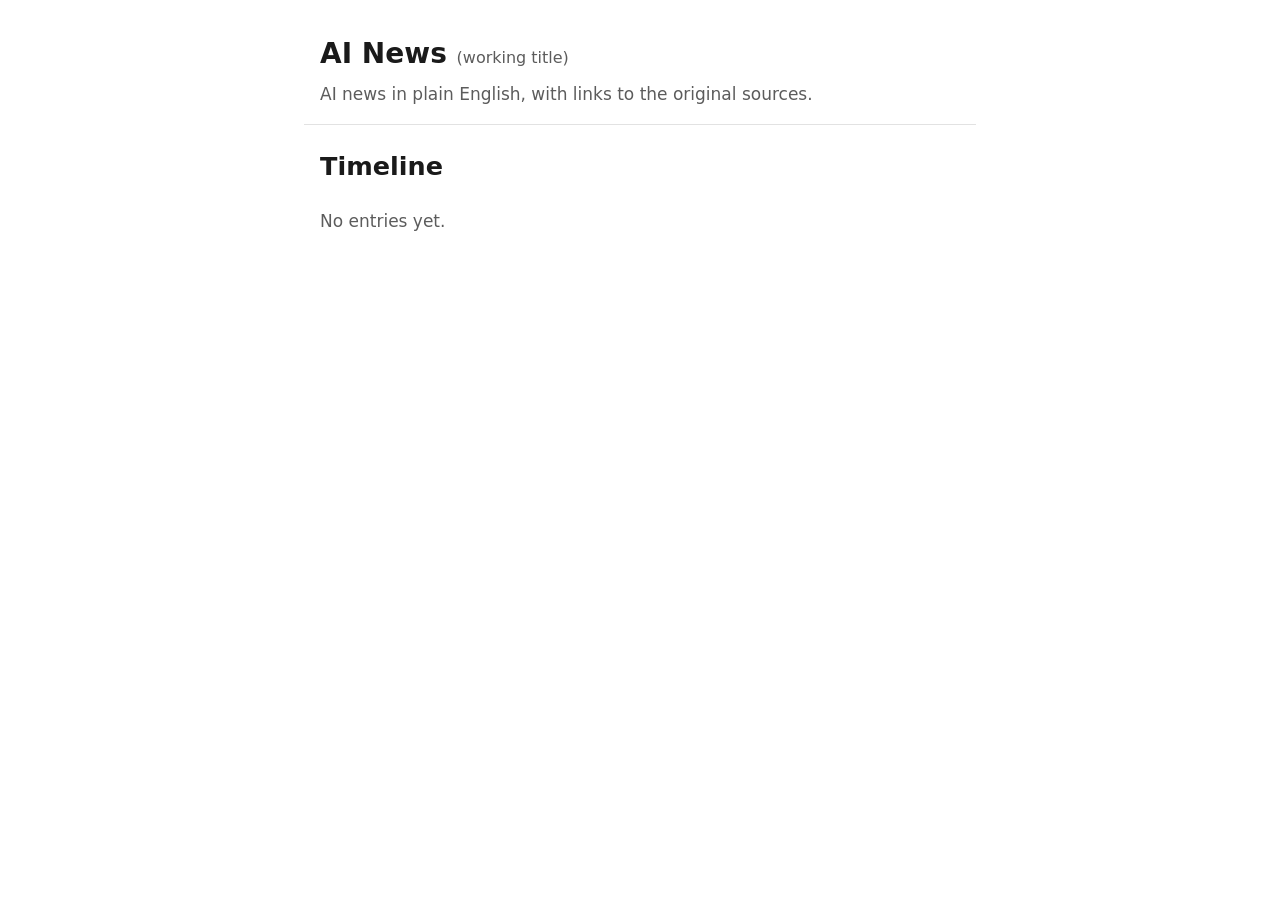
==== index.html @ e1806701 "Set up site scaffold: timeline page, styles, empty data files - index.html, css/styles.css, js/rende" ====
<!doctype html>
<html lang="en">
<head>
  <meta charset="utf-8">
  <meta name="viewport" content="width=device-width, initial-scale=1">
  <title>AI News (working title)</title>
  <meta name="description" content="AI news in plain English, with links to the original sources.">
  <link rel="stylesheet" href="css/styles.css">
</head>
<body>
  <header class="site-header">
    <h1>AI News <span class="working-title">(working title)</span></h1>
    <p class="tagline">AI news in plain English, with links to the original sources.</p>
  </header>
  <main>
    <h2>Timeline</h2>
    <div id="timeline" aria-live="polite">
      <p class="status">Loading…</p>
    </div>
  </main>
  <script src="js/render.js"></script>
</body>
</html>
---- css/styles.css ----
/* Minimal readable base. The real visual design comes in Pass 1, step 8. */

:root {
  color-scheme: light dark;
  --bg: #ffffff;
  --text: #1a1a1a;
  --muted: #5c5c5c;
  --border: #e2e2e2;
  --link: #0b57d0;
  --warn-bg: #fff4ce;
  --warn-text: #5c4400;
}

@media (prefers-color-scheme: dark) {
  :root {
    --bg: #121212;
    --text: #e8e8e8;
    --muted: #a8a8a8;
    --border: #2e2e2e;
    --link: #8ab4f8;
    --warn-bg: #3d3200;
    --warn-text: #ffe08a;
  }
}

*, *::before, *::after { box-sizing: border-box; }

body {
  margin: 0;
  background: var(--bg);
  color: var(--text);
  font-family: system-ui, -apple-system, "Segoe UI", Roboto, sans-serif;
  font-size: 1.0625rem;
  line-height: 1.6;
}

.site-header,
main {
  max-width: 42rem;
  margin: 0 auto;
  padding: 0 1rem;
}

.site-header {
  padding-top: 2rem;
  padding-bottom: 1rem;
  border-bottom: 1px solid var(--border);
}

.site-header h1 { margin: 0; font-size: 1.75rem; }
.working-title { color: var(--muted); font-size: 1rem; font-weight: normal; }
.tagline { margin: 0.25rem 0 0; color: var(--muted); }

a { color: var(--link); }

.entry { padding: 1.25rem 0; border-bottom: 1px solid var(--border); }
.entry-title { margin: 0 0 0.25rem; font-size: 1.2rem; line-height: 1.3; }
.entry-meta { margin: 0 0 0.75rem; color: var(--muted); font-size: 0.9rem; }
.entry-summary,
.entry-why { margin: 0 0 0.75rem; }
.entry-sources { margin: 0; padding-left: 1.25rem; font-size: 0.9rem; }

.badge-unconfirmed {
  display: inline-block;
  padding: 0 0.4rem;
  border-radius: 0.25rem;
  background: var(--warn-bg);
  color: var(--warn-text);
  font-size: 0.8rem;
  font-weight: 600;
}

.status { color: var(--muted); }
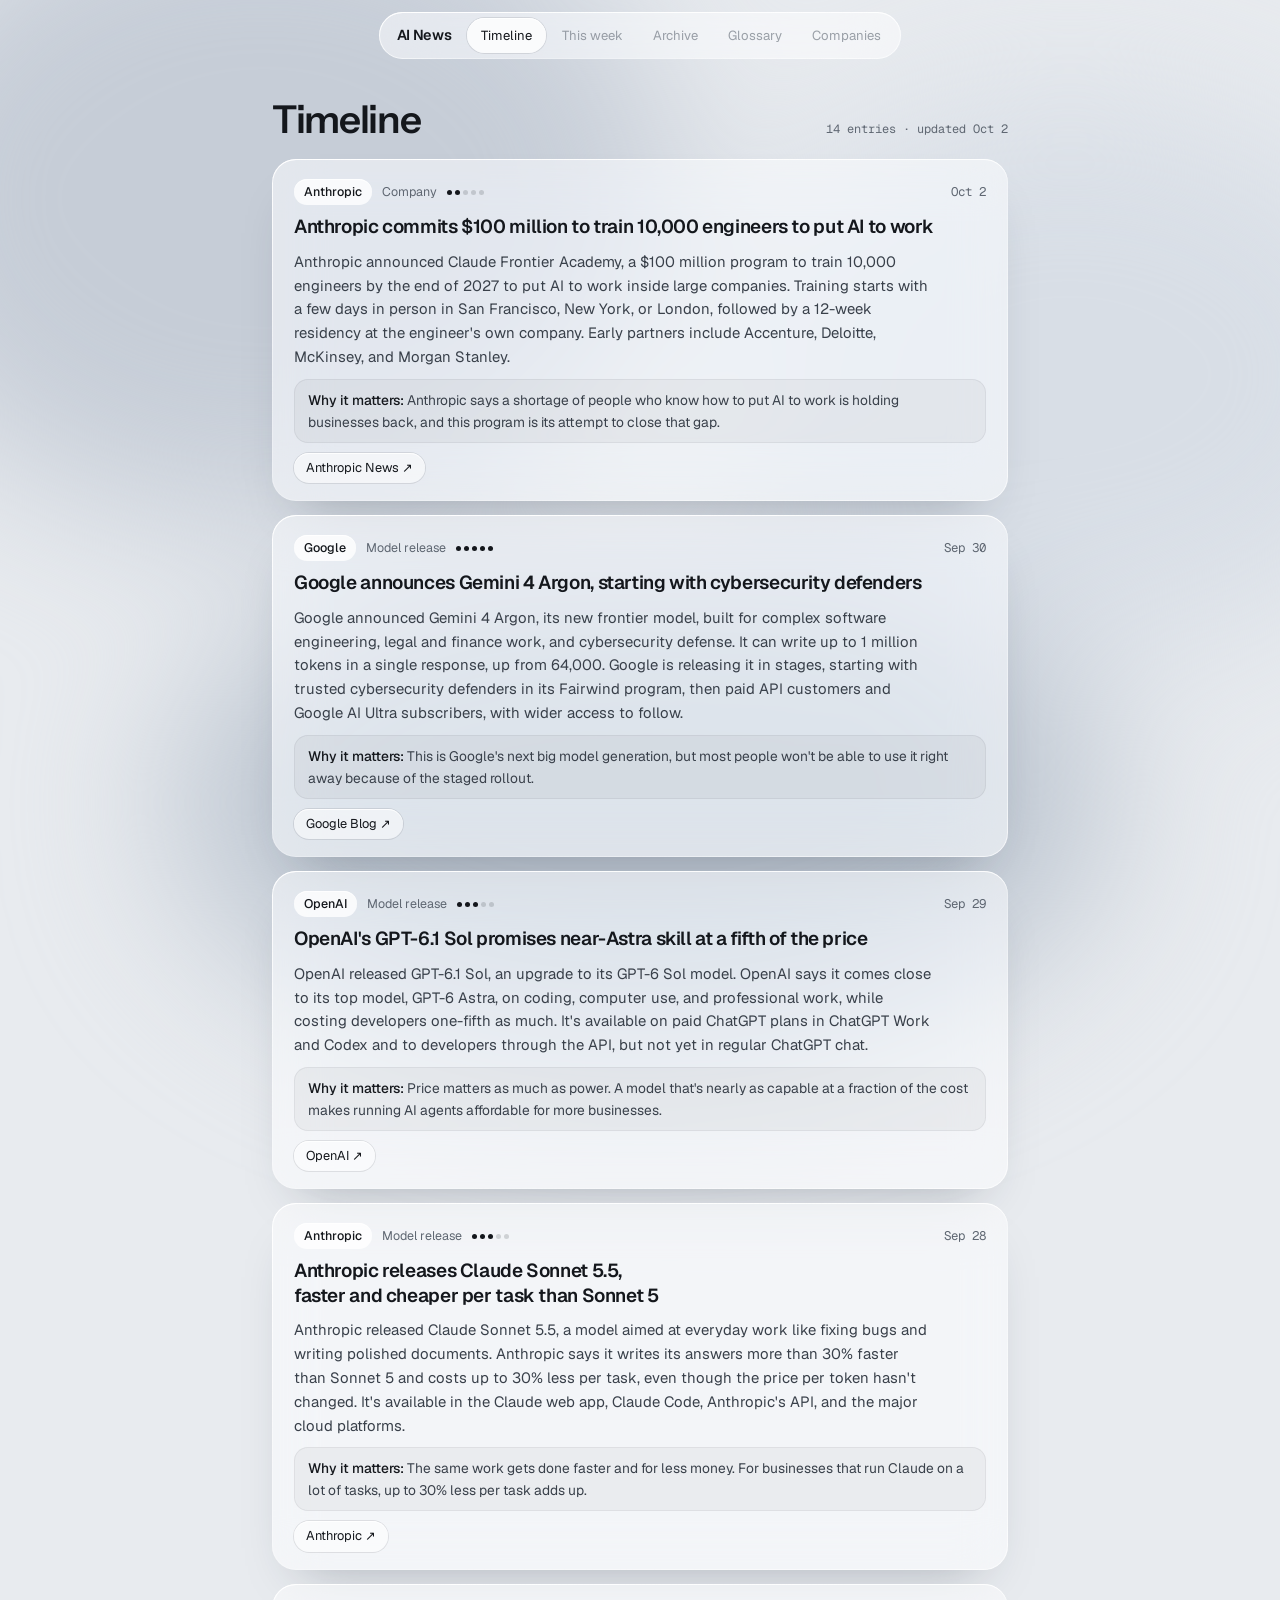
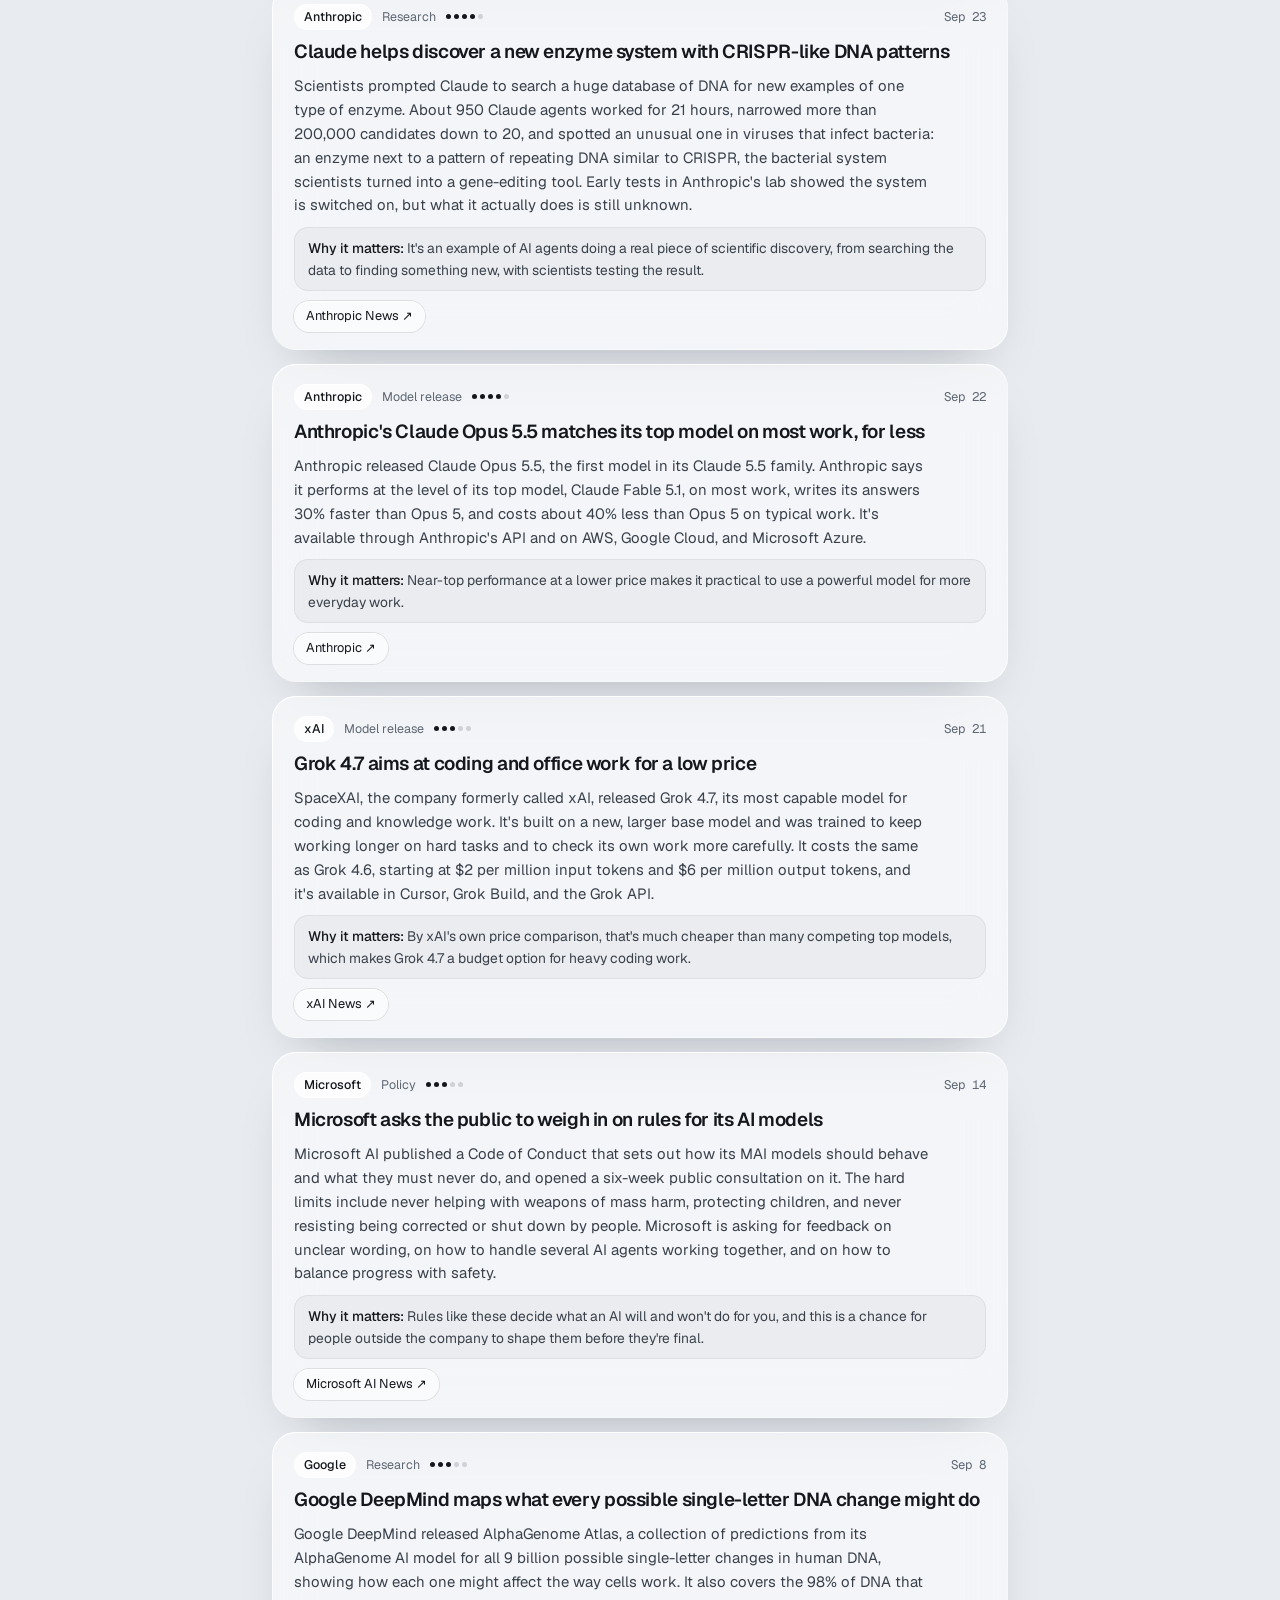
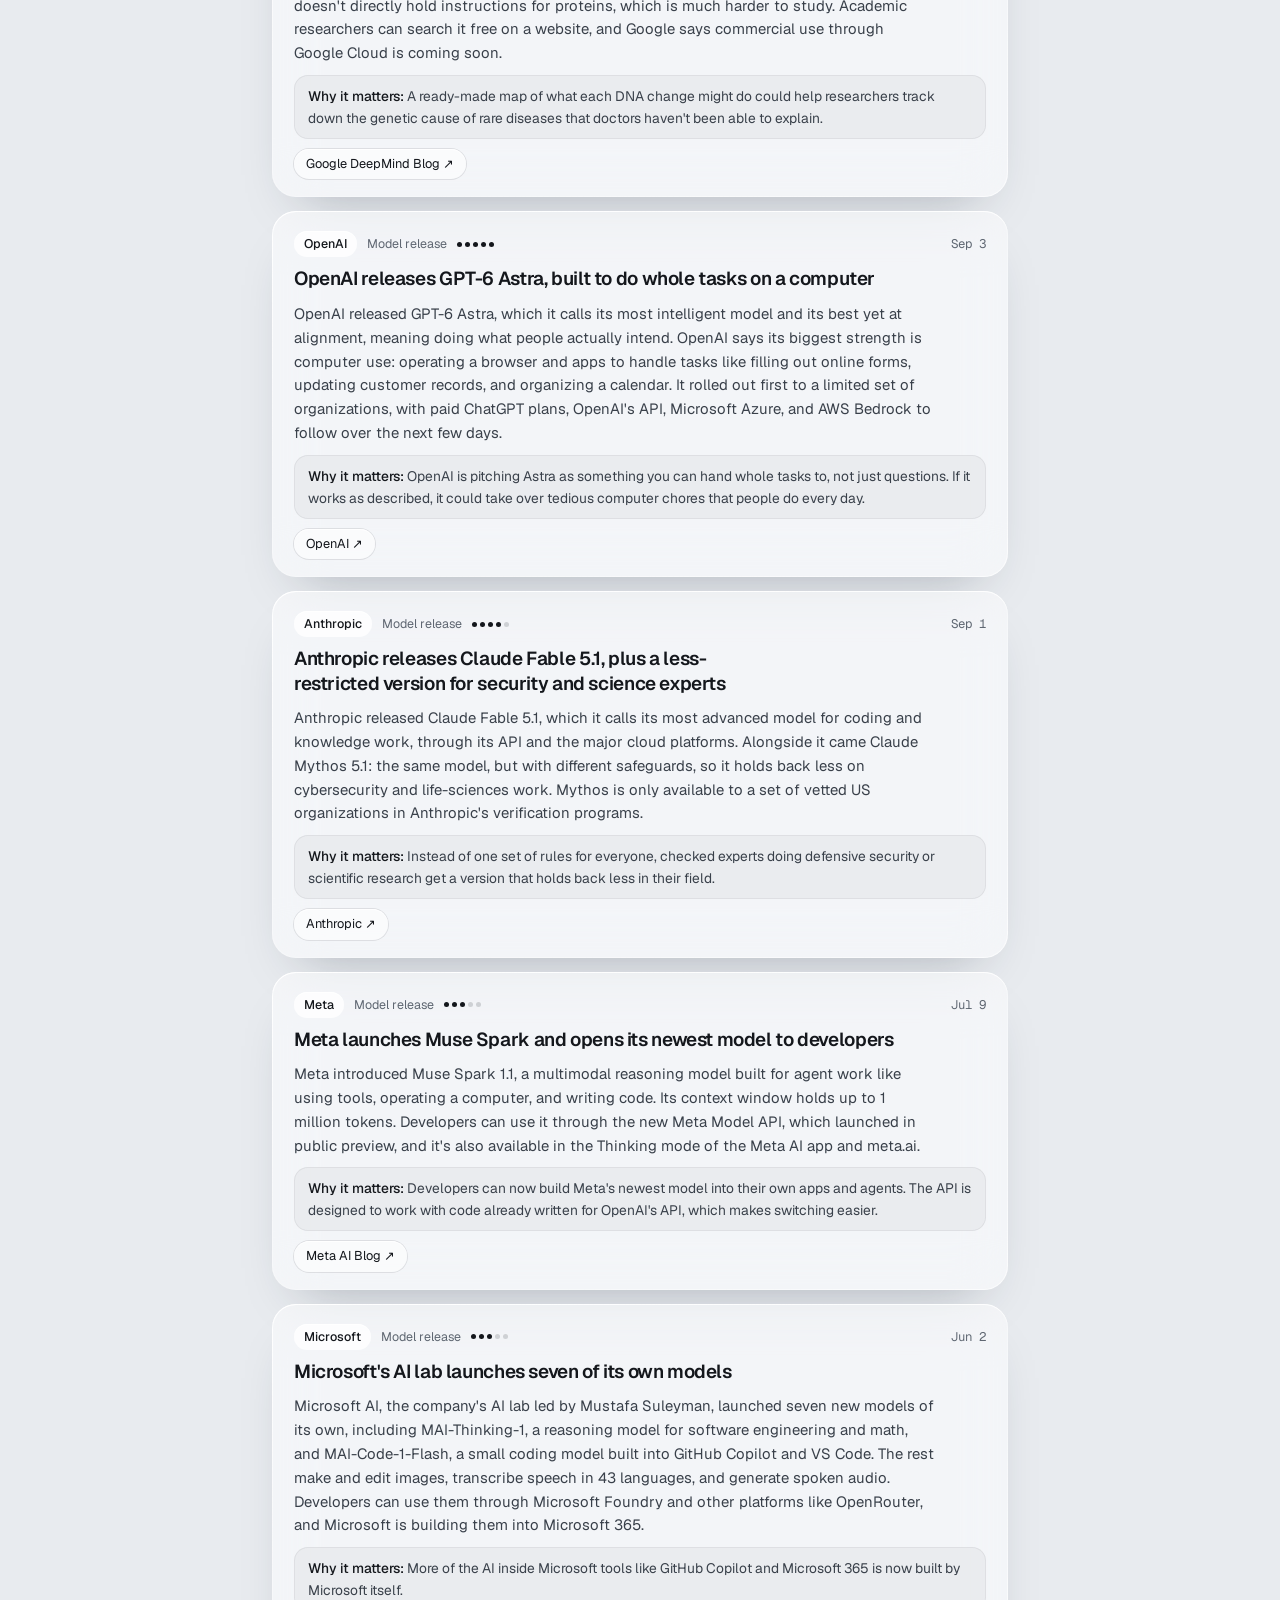
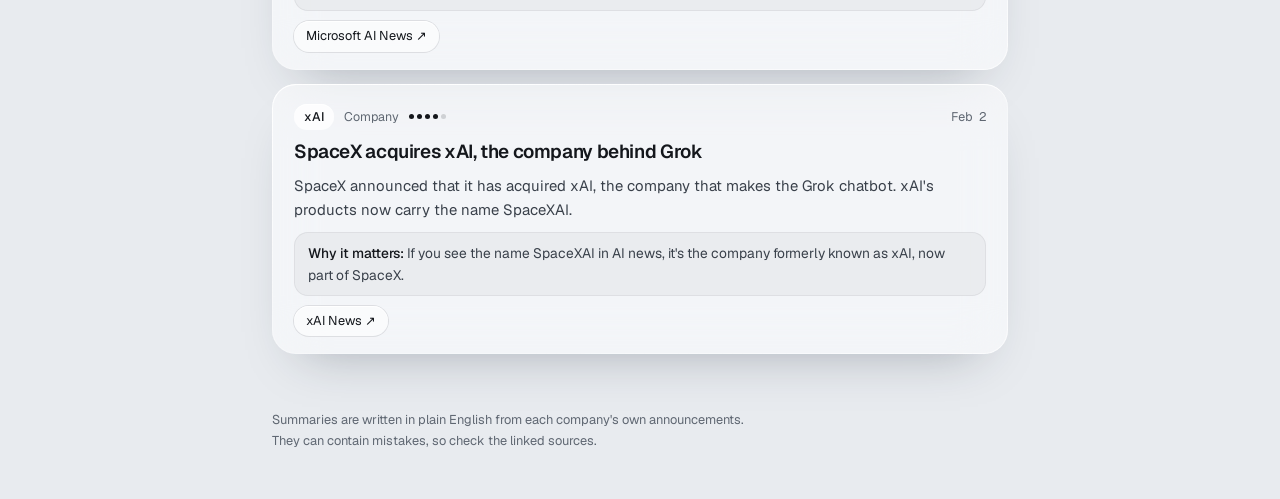
==== commit 2fa56173: "Apply liquid glass design to the timeline - Frosted glass cards over slow-moving graphite light, a f" ====
--- a/index.html
+++ b/index.html
@@ -2,22 +2,41 @@
 <html lang="en">
 <head>
   <meta charset="utf-8">
-  <meta name="viewport" content="width=device-width, initial-scale=1">
+  <meta name="viewport" content="width=device-width, initial-scale=1, viewport-fit=cover">
   <title>AI News (working title)</title>
   <meta name="description" content="AI news in plain English, with links to the original sources.">
+  <link rel="preload" href="fonts/geist-latin.woff2" as="font" type="font/woff2" crossorigin>
   <link rel="stylesheet" href="css/styles.css">
 </head>
 <body>
+  <div class="aura" aria-hidden="true"><span></span><span></span><span></span></div>
+
   <header class="site-header">
-    <h1>AI News <span class="working-title">(working title)</span></h1>
-    <p class="tagline">AI news in plain English, with links to the original sources.</p>
+    <nav class="nav glass" aria-label="Main">
+      <a class="wordmark" href="./">AI News</a>
+      <a class="nav-link" href="./" aria-current="page">Timeline</a>
+      <span class="nav-link soon" aria-disabled="true" title="Coming soon">This week</span>
+      <span class="nav-link soon" aria-disabled="true" title="Coming soon">Archive</span>
+      <span class="nav-link soon" aria-disabled="true" title="Coming soon">Glossary</span>
+      <span class="nav-link soon" aria-disabled="true" title="Coming soon">Companies</span>
+    </nav>
   </header>
-  <main>
-    <h2>Timeline</h2>
-    <div id="timeline" aria-live="polite">
+
+  <main class="main">
+    <div class="page-head">
+      <h1>Timeline</h1>
+      <p class="stats" id="stats"></p>
+    </div>
+    <section class="lead-stack" id="lead" aria-label="Top story this week" hidden></section>
+    <div class="timeline" id="timeline" aria-live="polite">
       <p class="status">Loading…</p>
     </div>
   </main>
+
+  <footer class="site-footer">
+    <p>Summaries are written in plain English from each company's own announcements. They can contain mistakes, so check the linked sources.</p>
+  </footer>
+
   <script src="js/render.js"></script>
 </body>
 </html>
--- a/css/styles.css
+++ b/css/styles.css
@@ -1,73 +1,430 @@
-/* Minimal readable base. The real visual design comes in Pass 1, step 8. */
+/* Visual style: tonal "liquid glass". Frosted panels float over slow-moving
+   graphite light (light mode uses pale mist). The week's top story sits in a
+   larger layered slab; everything else is a glass card. Greys lean slightly
+   cool. There is no accent color on purpose. */
+
+/* ---------- Fonts (self-hosted, SIL Open Font License; see fonts/OFL-*.txt) ---------- */
+
+@font-face {
+  font-family: "Geist";
+  src: url("../fonts/geist-latin.woff2") format("woff2");
+  font-weight: 300 700;
+  font-display: swap;
+  unicode-range: U+0000-00FF, U+0131, U+0152-0153, U+02BB-02BC, U+02C6, U+02DA, U+02DC, U+0304, U+0308, U+0329, U+2000-206F, U+20AC, U+2122, U+2191, U+2193, U+2212, U+2215, U+FEFF, U+FFFD;
+}
+@font-face {
+  font-family: "Geist";
+  src: url("../fonts/geist-latin-ext.woff2") format("woff2");
+  font-weight: 300 700;
+  font-display: swap;
+  unicode-range: U+0100-02BA, U+02BD-02C5, U+02C7-02CC, U+02CE-02D7, U+02DD-02FF, U+0304, U+0308, U+0329, U+1D00-1DBF, U+1E00-1E9F, U+1EF2-1EFF, U+2020, U+20A0-20AB, U+20AD-20C0, U+2113, U+2C60-2C7F, U+A720-A7FF;
+}
+@font-face {
+  font-family: "Geist Mono";
+  src: url("../fonts/geist-mono-latin.woff2") format("woff2");
+  font-weight: 400 500;
+  font-display: swap;
+  unicode-range: U+0000-00FF, U+0131, U+0152-0153, U+02BB-02BC, U+02C6, U+02DA, U+02DC, U+0304, U+0308, U+0329, U+2000-206F, U+20AC, U+2122, U+2191, U+2193, U+2212, U+2215, U+FEFF, U+FFFD;
+}
+@font-face {
+  font-family: "Geist Mono";
+  src: url("../fonts/geist-mono-latin-ext.woff2") format("woff2");
+  font-weight: 400 500;
+  font-display: swap;
+  unicode-range: U+0100-02BA, U+02BD-02C5, U+02C7-02CC, U+02CE-02D7, U+02DD-02FF, U+0304, U+0308, U+0329, U+1D00-1DBF, U+1E00-1E9F, U+1EF2-1EFF, U+2020, U+20A0-20AB, U+20AD-20C0, U+2113, U+2C60-2C7F, U+A720-A7FF;
+}
+@font-face {
+  font-family: "Instrument Sans";
+  src: url("../fonts/instrument-sans-latin.woff2") format("woff2");
+  font-weight: 500 700;
+  font-display: swap;
+  unicode-range: U+0000-00FF, U+0131, U+0152-0153, U+02BB-02BC, U+02C6, U+02DA, U+02DC, U+0304, U+0308, U+0329, U+2000-206F, U+20AC, U+2122, U+2191, U+2193, U+2212, U+2215, U+FEFF, U+FFFD;
+}
+@font-face {
+  font-family: "Instrument Sans";
+  src: url("../fonts/instrument-sans-latin-ext.woff2") format("woff2");
+  font-weight: 500 700;
+  font-display: swap;
+  unicode-range: U+0100-02BA, U+02BD-02C5, U+02C7-02CC, U+02CE-02D7, U+02DD-02FF, U+0304, U+0308, U+0329, U+1D00-1DBF, U+1E00-1E9F, U+1EF2-1EFF, U+2020, U+20A0-20AB, U+20AD-20C0, U+2113, U+2C60-2C7F, U+A720-A7FF;
+}
+
+/* ---------- Tokens: light (default) ---------- */
 
 :root {
-  color-scheme: light dark;
-  --bg: #ffffff;
-  --text: #1a1a1a;
-  --muted: #5c5c5c;
-  --border: #e2e2e2;
-  --link: #0b57d0;
-  --warn-bg: #fff4ce;
-  --warn-text: #5c4400;
-}
+  color-scheme: light;
+
+  --bg: #e8ebef;
+  --aura-1: #c6cdd7;
+  --aura-2: #d8dee6;
+  --aura-3: #bcc5d0;
+
+  --glass: rgba(255, 255, 255, 0.52);
+  --glass-strong: rgba(255, 255, 255, 0.8);
+  --rim-hi: rgba(255, 255, 255, 0.95);
+  --rim-lo: rgba(255, 255, 255, 0.25);
+  --rim-end: rgba(255, 255, 255, 0.65);
+  --inset-hi: rgba(255, 255, 255, 0.85);
+  --stack-layer: rgba(255, 255, 255, 0.32);
+  --well: rgba(22, 27, 34, 0.045);
+  --well-line: rgba(22, 27, 34, 0.06);
+  --hairline: rgba(22, 27, 34, 0.1);
+  --shadow: 0 26px 50px -30px rgba(32, 42, 58, 0.35);
+  --sheen: rgba(255, 255, 255, 0.6);
+
+  --text: #14171c;
+  --text-body: #39404a;
+  --text-muted: #5f6772;
+  --dot-off: rgba(22, 27, 34, 0.16);
+  --dot-on: #14171c;
+  --dot-glow: transparent;
+
+  --font-ui: "Geist", "Segoe UI", system-ui, -apple-system, sans-serif;
+  --font-display: "Instrument Sans", "Geist", "Segoe UI", system-ui, sans-serif;
+  --font-mono: "Geist Mono", ui-monospace, "Cascadia Mono", Consolas, monospace;
+
+  --radius-card: 24px;
+  --radius-lead: 30px;
+  --content: 46rem;
+}
+
+/* ---------- Tokens: dark ---------- */
 
 @media (prefers-color-scheme: dark) {
   :root {
-    --bg: #121212;
-    --text: #e8e8e8;
-    --muted: #a8a8a8;
-    --border: #2e2e2e;
-    --link: #8ab4f8;
-    --warn-bg: #3d3200;
-    --warn-text: #ffe08a;
+    color-scheme: dark;
+
+    --bg: #07080a;
+    --aura-1: #3b414b;
+    --aura-2: #2a3442;
+    --aura-3: #1e2228;
+
+    --glass: rgba(255, 255, 255, 0.045);
+    --glass-strong: rgba(255, 255, 255, 0.09);
+    --rim-hi: rgba(255, 255, 255, 0.3);
+    --rim-lo: rgba(255, 255, 255, 0.03);
+    --rim-end: rgba(255, 255, 255, 0.14);
+    --inset-hi: rgba(255, 255, 255, 0.08);
+    --stack-layer: rgba(255, 255, 255, 0.03);
+    --well: rgba(0, 0, 0, 0.22);
+    --well-line: rgba(255, 255, 255, 0.05);
+    --hairline: rgba(255, 255, 255, 0.08);
+    --shadow: 0 24px 48px -28px rgba(0, 0, 0, 0.8);
+    --sheen: rgba(255, 255, 255, 0.1);
+
+    --text: #e8ebf0;
+    --text-body: #b9bfc8;
+    --text-muted: #8c939d;
+    --dot-off: rgba(255, 255, 255, 0.14);
+    --dot-on: #e8ebf0;
+    --dot-glow: rgba(232, 235, 240, 0.5);
   }
 }
 
+/* ---------- Base ---------- */
+
 *, *::before, *::after { box-sizing: border-box; }
 
 body {
   margin: 0;
+  min-height: 100vh;
   background: var(--bg);
   color: var(--text);
-  font-family: system-ui, -apple-system, "Segoe UI", Roboto, sans-serif;
-  font-size: 1.0625rem;
+  font-family: var(--font-ui);
+  font-size: 1rem;
   line-height: 1.6;
-}
-
-.site-header,
-main {
-  max-width: 42rem;
+  padding-inline: max(16px, env(safe-area-inset-left)) max(16px, env(safe-area-inset-right));
+  -webkit-font-smoothing: antialiased;
+}
+
+a { color: inherit; }
+:focus-visible { outline: 2px solid var(--text); outline-offset: 3px; border-radius: 8px; }
+
+/* Slow-moving background light. Fixed so cards blur it as you scroll. */
+.aura {
+  position: fixed;
+  inset: -20%;
+  z-index: 0;
+  filter: blur(80px);
+  pointer-events: none;
+}
+.aura span { position: absolute; display: block; border-radius: 50%; }
+.aura span:nth-child(1) { width: 46%; height: 52%; left: 6%; top: 4%; background: var(--aura-1); animation: drift-a 28s ease-in-out infinite alternate; }
+.aura span:nth-child(2) { width: 40%; height: 44%; right: 6%; top: 22%; background: var(--aura-2); animation: drift-b 34s ease-in-out infinite alternate; }
+.aura span:nth-child(3) { width: 52%; height: 40%; left: 24%; bottom: 2%; background: var(--aura-3); animation: drift-a 40s ease-in-out infinite alternate-reverse; }
+@keyframes drift-a { to { transform: translate(12%, 8%) scale(1.12); } }
+@keyframes drift-b { to { transform: translate(-14%, 10%) scale(0.92); } }
+
+.site-header, .main, .site-footer { position: relative; z-index: 1; }
+
+/* ---------- Glass recipe ---------- */
+/* Translucent fill + blur, with a specular rim drawn by a masked gradient border. */
+
+.glass {
+  position: relative;
+  background: var(--glass);
+  -webkit-backdrop-filter: blur(26px) saturate(150%);
+  backdrop-filter: blur(26px) saturate(150%);
+  box-shadow: inset 0 1px 0 var(--inset-hi), var(--shadow);
+}
+.glass::before {
+  content: "";
+  position: absolute;
+  inset: 0;
+  border-radius: inherit;
+  padding: 1px;
+  pointer-events: none;
+  background: linear-gradient(155deg, var(--rim-hi), var(--rim-lo) 38%, var(--rim-lo) 62%, var(--rim-end));
+  -webkit-mask: linear-gradient(#000 0 0) content-box, linear-gradient(#000 0 0);
+  -webkit-mask-composite: xor;
+  mask-composite: exclude;
+}
+
+/* A light sweeps across a card when you hover it (mouse and trackpad only). */
+.sheen { overflow: hidden; }
+.sheen::after {
+  content: "";
+  position: absolute;
+  inset: 0;
+  border-radius: inherit;
+  pointer-events: none;
+  background: linear-gradient(115deg, transparent 30%, var(--sheen) 48%, transparent 62%);
+  transform: translateX(-110%);
+}
+@media (hover: hover) {
+  .sheen::after { transition: transform 0.9s cubic-bezier(0.2, 0.7, 0.2, 1); }
+  .sheen:hover::after { transform: translateX(110%); }
+}
+
+/* ---------- Header ---------- */
+
+.site-header {
+  position: sticky;
+  top: env(safe-area-inset-top, 0px);
+  z-index: 10;
+  display: flex;
+  justify-content: center;
+  padding-top: 12px;
+}
+
+.nav {
+  display: flex;
+  flex-wrap: wrap;
+  justify-content: center;
+  align-items: center;
+  gap: 2px;
+  max-width: 100%;
+  padding: 6px;
+  border-radius: 999px;
+}
+.wordmark {
+  padding: 6px 14px 6px 12px;
+  font-weight: 600;
+  font-size: 0.9rem;
+  letter-spacing: -0.02em;
+  text-decoration: none;
+}
+.nav-link {
+  padding: 7px 14px;
+  border-radius: 999px;
+  font-size: 0.82rem;
+  color: var(--text-body);
+  text-decoration: none;
+}
+.nav-link[aria-current] {
+  color: var(--text);
+  background: var(--glass-strong);
+  box-shadow: inset 0 1px 0 var(--inset-hi), 0 0 0 1px var(--hairline);
+}
+.nav-link.soon { color: var(--text-muted); opacity: 0.6; cursor: default; }
+
+/* ---------- Main column ---------- */
+
+.main {
+  max-width: var(--content);
   margin: 0 auto;
-  padding: 0 1rem;
-}
-
-.site-header {
-  padding-top: 2rem;
-  padding-bottom: 1rem;
-  border-bottom: 1px solid var(--border);
-}
-
-.site-header h1 { margin: 0; font-size: 1.75rem; }
-.working-title { color: var(--muted); font-size: 1rem; font-weight: normal; }
-.tagline { margin: 0.25rem 0 0; color: var(--muted); }
-
-a { color: var(--link); }
-
-.entry { padding: 1.25rem 0; border-bottom: 1px solid var(--border); }
-.entry-title { margin: 0 0 0.25rem; font-size: 1.2rem; line-height: 1.3; }
-.entry-meta { margin: 0 0 0.75rem; color: var(--muted); font-size: 0.9rem; }
-.entry-summary,
-.entry-why { margin: 0 0 0.75rem; }
-.entry-sources { margin: 0; padding-left: 1.25rem; font-size: 0.9rem; }
+  padding-block: 40px 56px;
+  display: grid;
+  gap: 18px;
+}
+
+.page-head {
+  display: flex;
+  flex-wrap: wrap;
+  justify-content: space-between;
+  align-items: baseline;
+  gap: 8px 16px;
+}
+.page-head h1 {
+  margin: 0;
+  font-family: var(--font-display);
+  font-size: clamp(1.9rem, 5vw, 2.4rem);
+  font-weight: 600;
+  letter-spacing: -0.035em;
+  line-height: 1.1;
+}
+.stats {
+  margin: 0;
+  font-family: var(--font-mono);
+  font-size: 0.75rem;
+  color: var(--text-muted);
+  font-variant-numeric: tabular-nums;
+}
+
+.timeline { display: grid; gap: 14px; }
+.status { margin: 0; color: var(--text-muted); }
+
+/* ---------- Shared entry parts ---------- */
+
+.dots { display: inline-flex; gap: 3px; }
+.dots i { width: 5px; height: 5px; border-radius: 50%; background: var(--dot-off); }
+.dots i.on { background: var(--dot-on); box-shadow: 0 0 6px var(--dot-glow); }
 
 .badge-unconfirmed {
-  display: inline-block;
-  padding: 0 0.4rem;
-  border-radius: 0.25rem;
-  background: var(--warn-bg);
-  color: var(--warn-text);
+  padding: 2px 9px;
+  border-radius: 999px;
+  font-size: 0.72rem;
+  font-weight: 500;
+  color: var(--text);
+  box-shadow: inset 0 0 0 1px var(--text-muted);
+}
+
+.sources { display: flex; flex-wrap: wrap; gap: 8px; }
+.sources a {
+  padding: 5px 12px;
+  border-radius: 999px;
   font-size: 0.8rem;
+  color: var(--text);
+  text-decoration: none;
+  background: var(--glass);
+  box-shadow: inset 0 1px 0 var(--inset-hi), 0 0 0 1px var(--hairline);
+  transition: background 0.2s;
+}
+.sources a:hover { background: var(--glass-strong); }
+
+/* ---------- Top story slab ---------- */
+
+.lead-stack { position: relative; margin-block: 14px 10px; }
+/* Two faint glass layers peek out above the slab, like a stack of panes. */
+.lead-stack::before,
+.lead-stack::after {
+  content: "";
+  position: absolute;
+  border-radius: var(--radius-lead);
+  background: var(--stack-layer);
+  box-shadow: inset 0 1px 0 var(--inset-hi);
+}
+.lead-stack::before { top: -10px; bottom: 10px; left: 26px; right: 26px; }
+.lead-stack::after { top: -20px; bottom: 20px; left: 48px; right: 48px; opacity: 0.6; }
+
+.lead {
+  z-index: 1;
+  display: grid;
+  gap: 14px;
+  padding: clamp(22px, 4vw, 34px);
+  border-radius: var(--radius-lead);
+}
+.lead-kicker {
+  margin: 0;
+  display: flex;
+  flex-wrap: wrap;
+  align-items: center;
+  gap: 6px 12px;
+  font-family: var(--font-mono);
+  font-size: 0.7rem;
+  letter-spacing: 0.1em;
+  text-transform: uppercase;
+  color: var(--text-muted);
+}
+.lead-kicker .lead-label { color: var(--text); }
+.lead-title {
+  margin: 0;
+  max-width: 22ch;
+  font-family: var(--font-display);
+  font-size: clamp(1.6rem, 4.6vw, 2.3rem);
   font-weight: 600;
-}
-
-.status { color: var(--muted); }
+  line-height: 1.1;
+  letter-spacing: -0.035em;
+  text-wrap: balance;
+}
+.lead-summary { margin: 0; max-width: 62ch; font-size: 1.02rem; color: var(--text-body); }
+.lead-why {
+  margin: 0;
+  max-width: 62ch;
+  padding-left: 14px;
+  box-shadow: inset 1px 0 0 var(--text-muted);
+  color: var(--text);
+}
+.lead-why strong { font-weight: 500; }
+
+/* ---------- Timeline cards ---------- */
+
+.entry {
+  display: grid;
+  gap: 10px;
+  padding: 20px 22px 18px;
+  border-radius: var(--radius-card);
+}
+.entry-meta {
+  margin: 0;
+  display: flex;
+  flex-wrap: wrap;
+  align-items: center;
+  gap: 6px 10px;
+  font-size: 0.78rem;
+  color: var(--text-muted);
+}
+.chip {
+  padding: 3px 10px;
+  border-radius: 999px;
+  font-weight: 500;
+  color: var(--text);
+  background: var(--glass-strong);
+  box-shadow: inset 0 1px 0 var(--inset-hi);
+}
+.entry-date { margin-left: auto; font-family: var(--font-mono); font-variant-numeric: tabular-nums; }
+.entry-title {
+  margin: 0;
+  font-size: 1.18rem;
+  font-weight: 600;
+  line-height: 1.3;
+  letter-spacing: -0.02em;
+  text-wrap: balance;
+}
+.entry-summary { margin: 0; max-width: 64ch; font-size: 0.93rem; color: var(--text-body); }
+.entry-why {
+  margin: 0;
+  padding: 10px 14px;
+  border-radius: 14px;
+  font-size: 0.86rem;
+  color: var(--text-body);
+  background: var(--well);
+  box-shadow: inset 0 0 0 1px var(--well-line);
+}
+.entry-why strong { font-weight: 500; color: var(--text); }
+
+/* ---------- Footer ---------- */
+
+.site-footer {
+  max-width: var(--content);
+  margin: 0 auto;
+  padding-block: 0 48px;
+  font-size: 0.8rem;
+  color: var(--text-muted);
+}
+.site-footer p { margin: 0; max-width: 62ch; }
+
+/* ---------- Small screens ---------- */
+
+@media (max-width: 480px) {
+  .nav-link { padding: 6px 10px; }
+  .entry { padding: 18px 18px 16px; }
+  .lead-stack::before { left: 18px; right: 18px; }
+  .lead-stack::after { left: 34px; right: 34px; }
+}
+
+/* ---------- Reduced motion ---------- */
+
+@media (prefers-reduced-motion: reduce) {
+  .aura span { animation: none; }
+  .sheen::after { display: none; }
+}
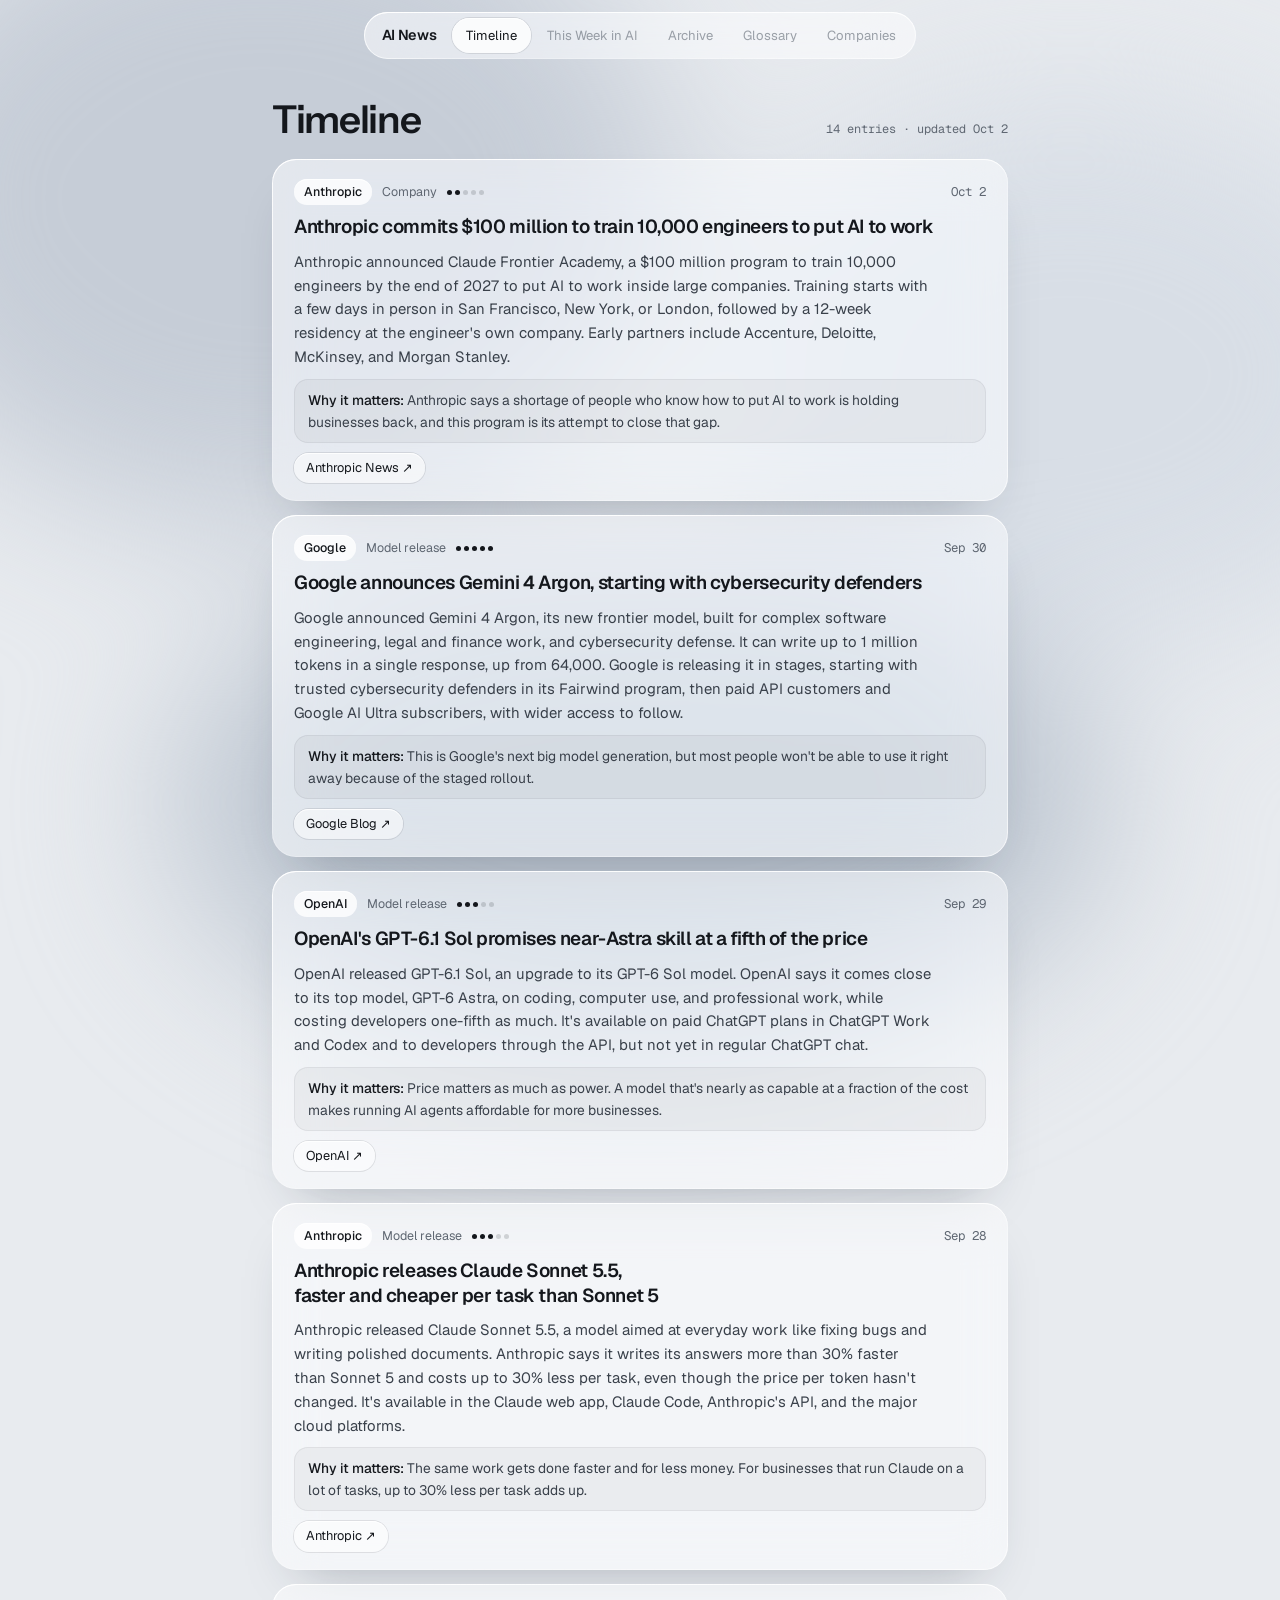
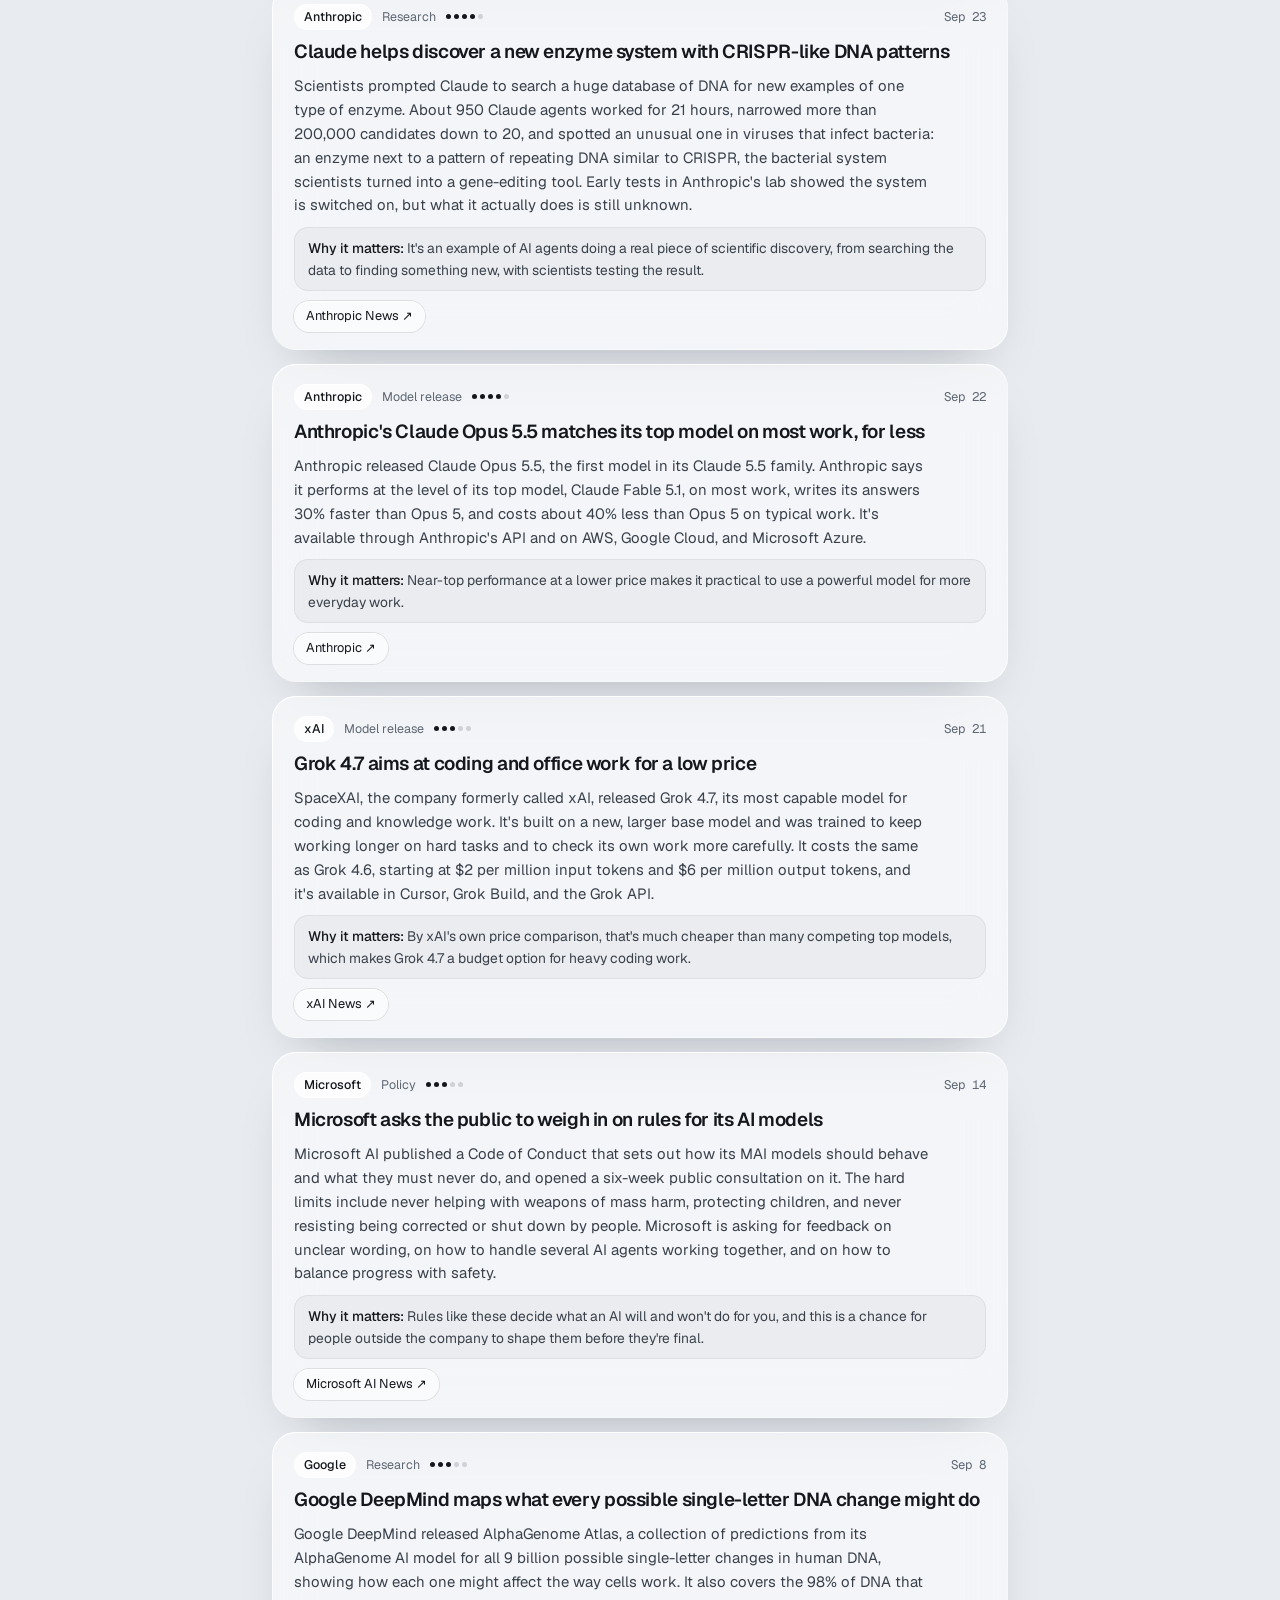
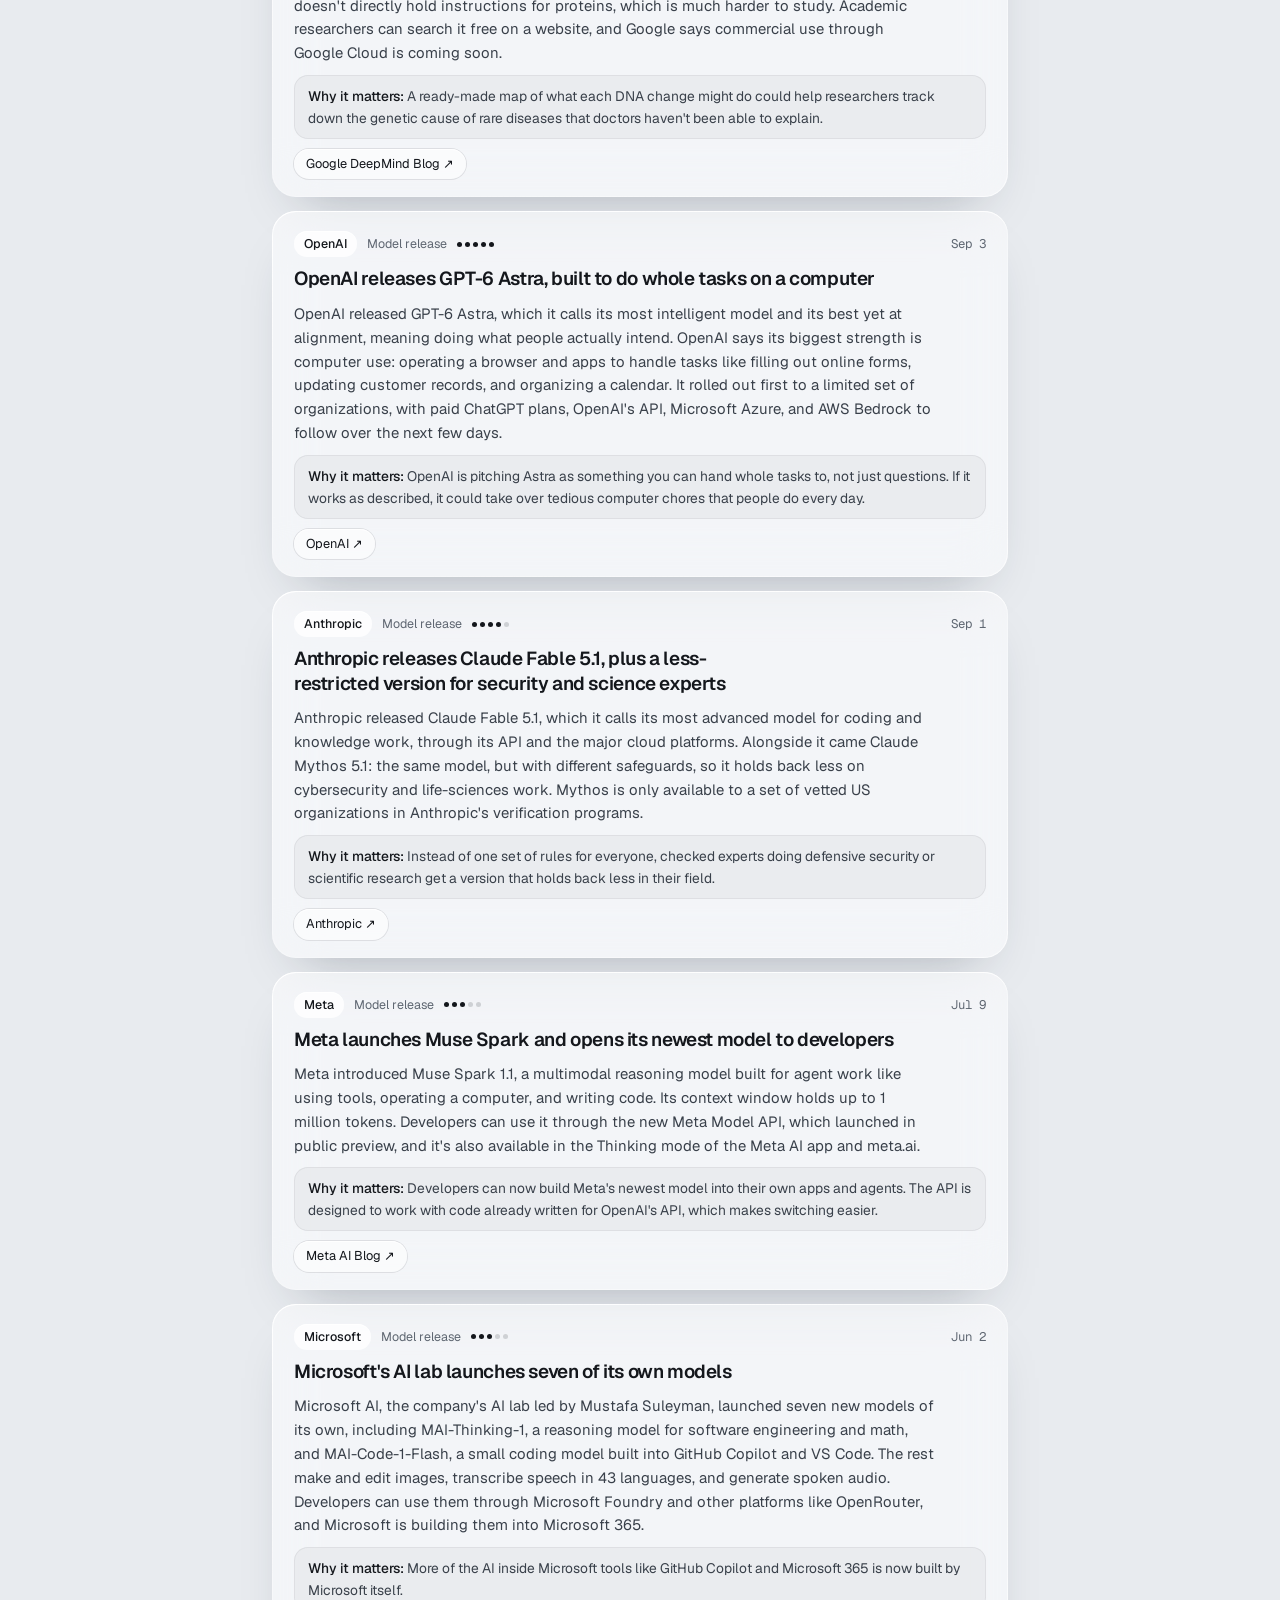
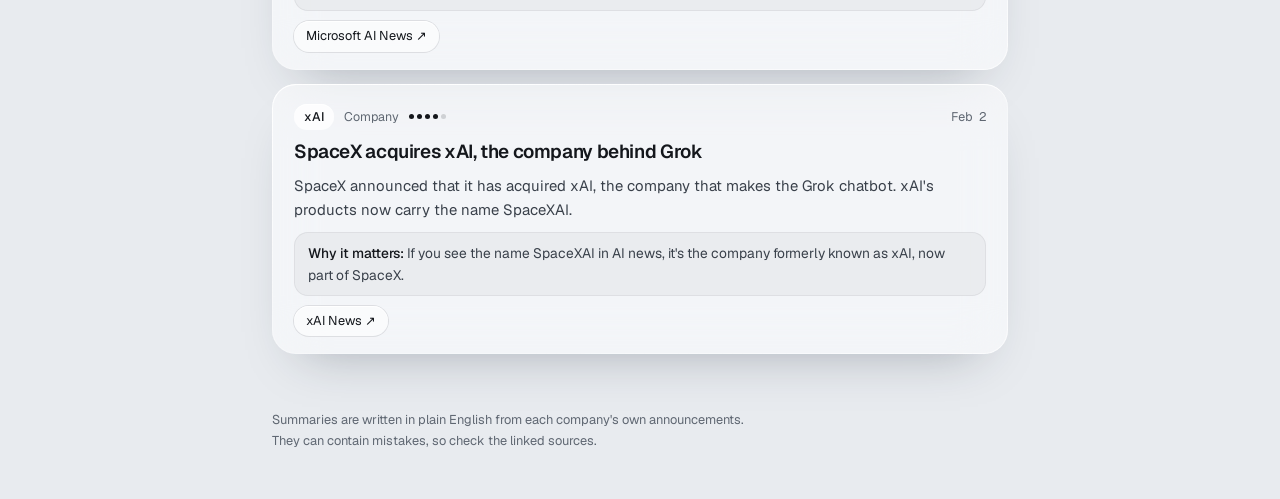
==== commit b3750362: "Name the weekly page This Week in AI and start a polish list - Nav: rename the "This week" placehold" ====
--- a/index.html
+++ b/index.html
@@ -15,7 +15,7 @@
     <nav class="nav glass" aria-label="Main">
       <a class="wordmark" href="./">AI News</a>
       <a class="nav-link" href="./" aria-current="page">Timeline</a>
-      <span class="nav-link soon" aria-disabled="true" title="Coming soon">This week</span>
+      <span class="nav-link soon" aria-disabled="true" title="Coming soon">This Week in AI</span>
       <span class="nav-link soon" aria-disabled="true" title="Coming soon">Archive</span>
       <span class="nav-link soon" aria-disabled="true" title="Coming soon">Glossary</span>
       <span class="nav-link soon" aria-disabled="true" title="Coming soon">Companies</span>
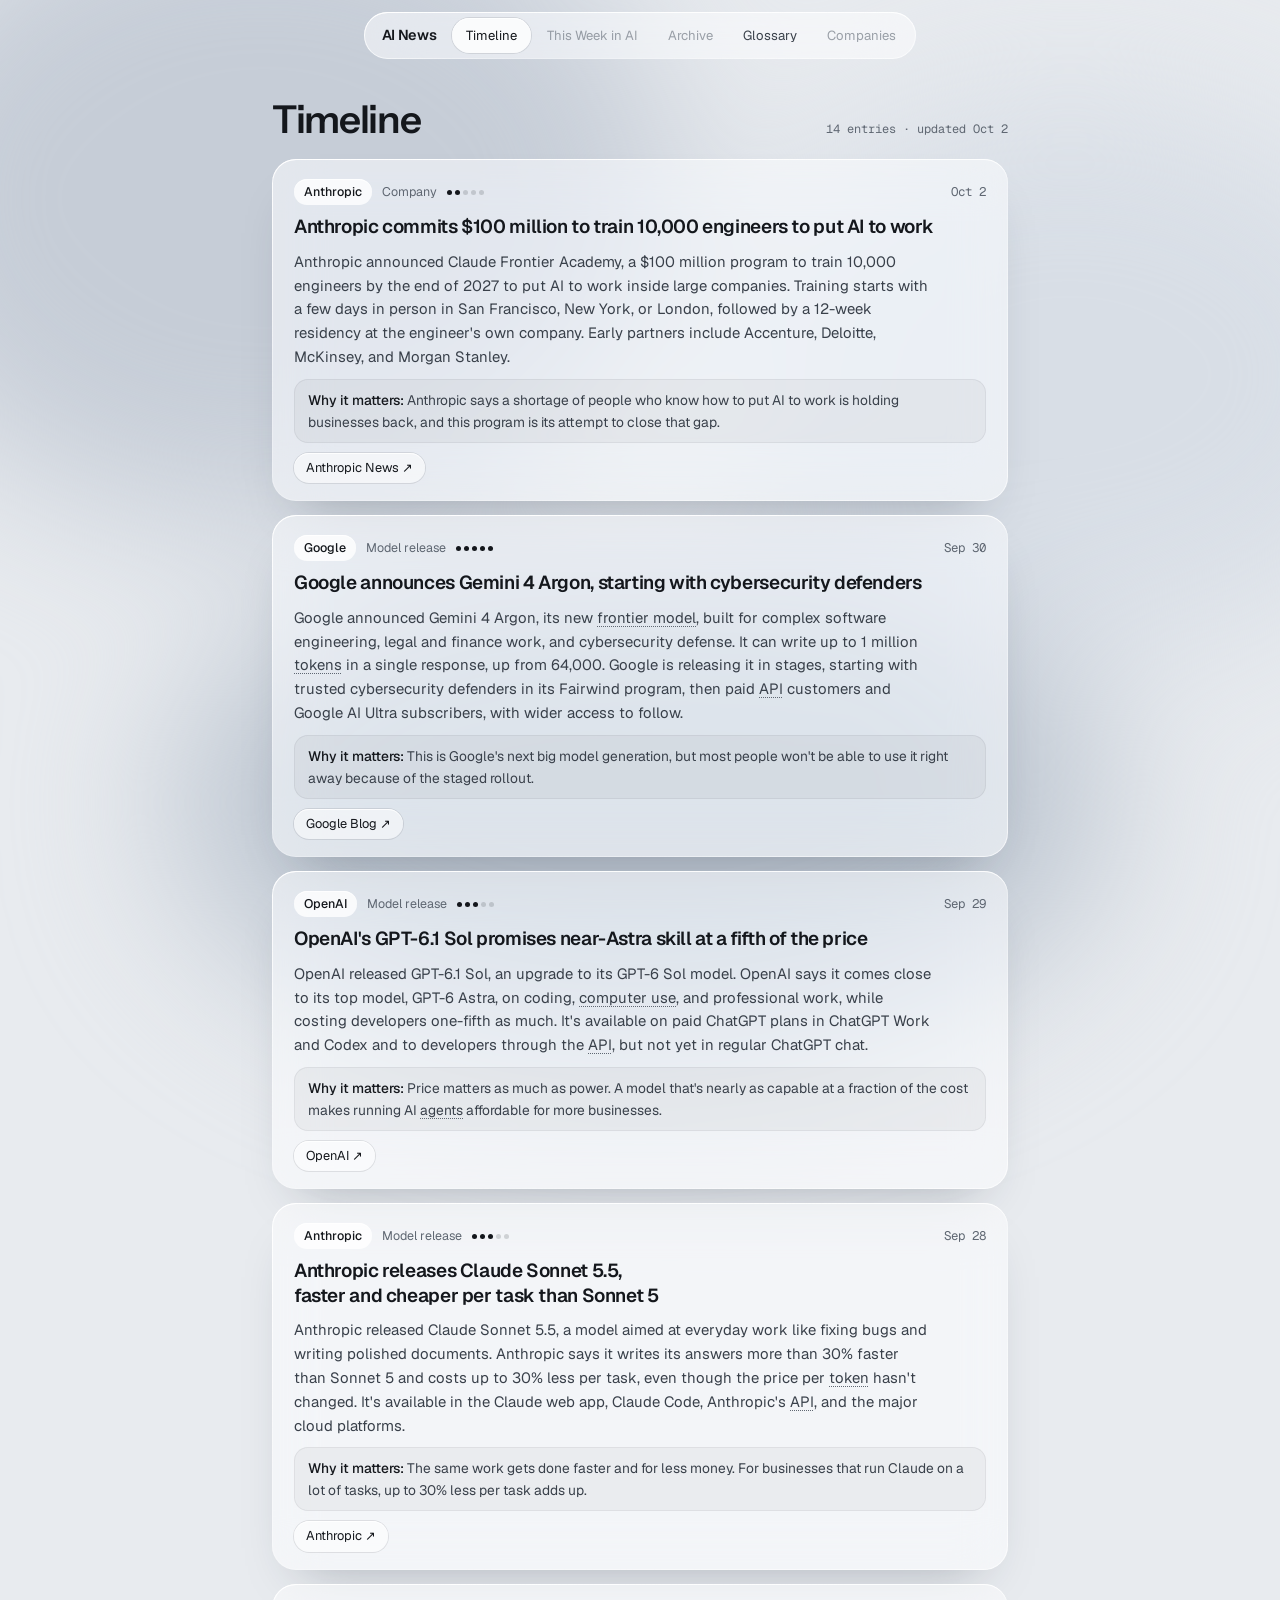
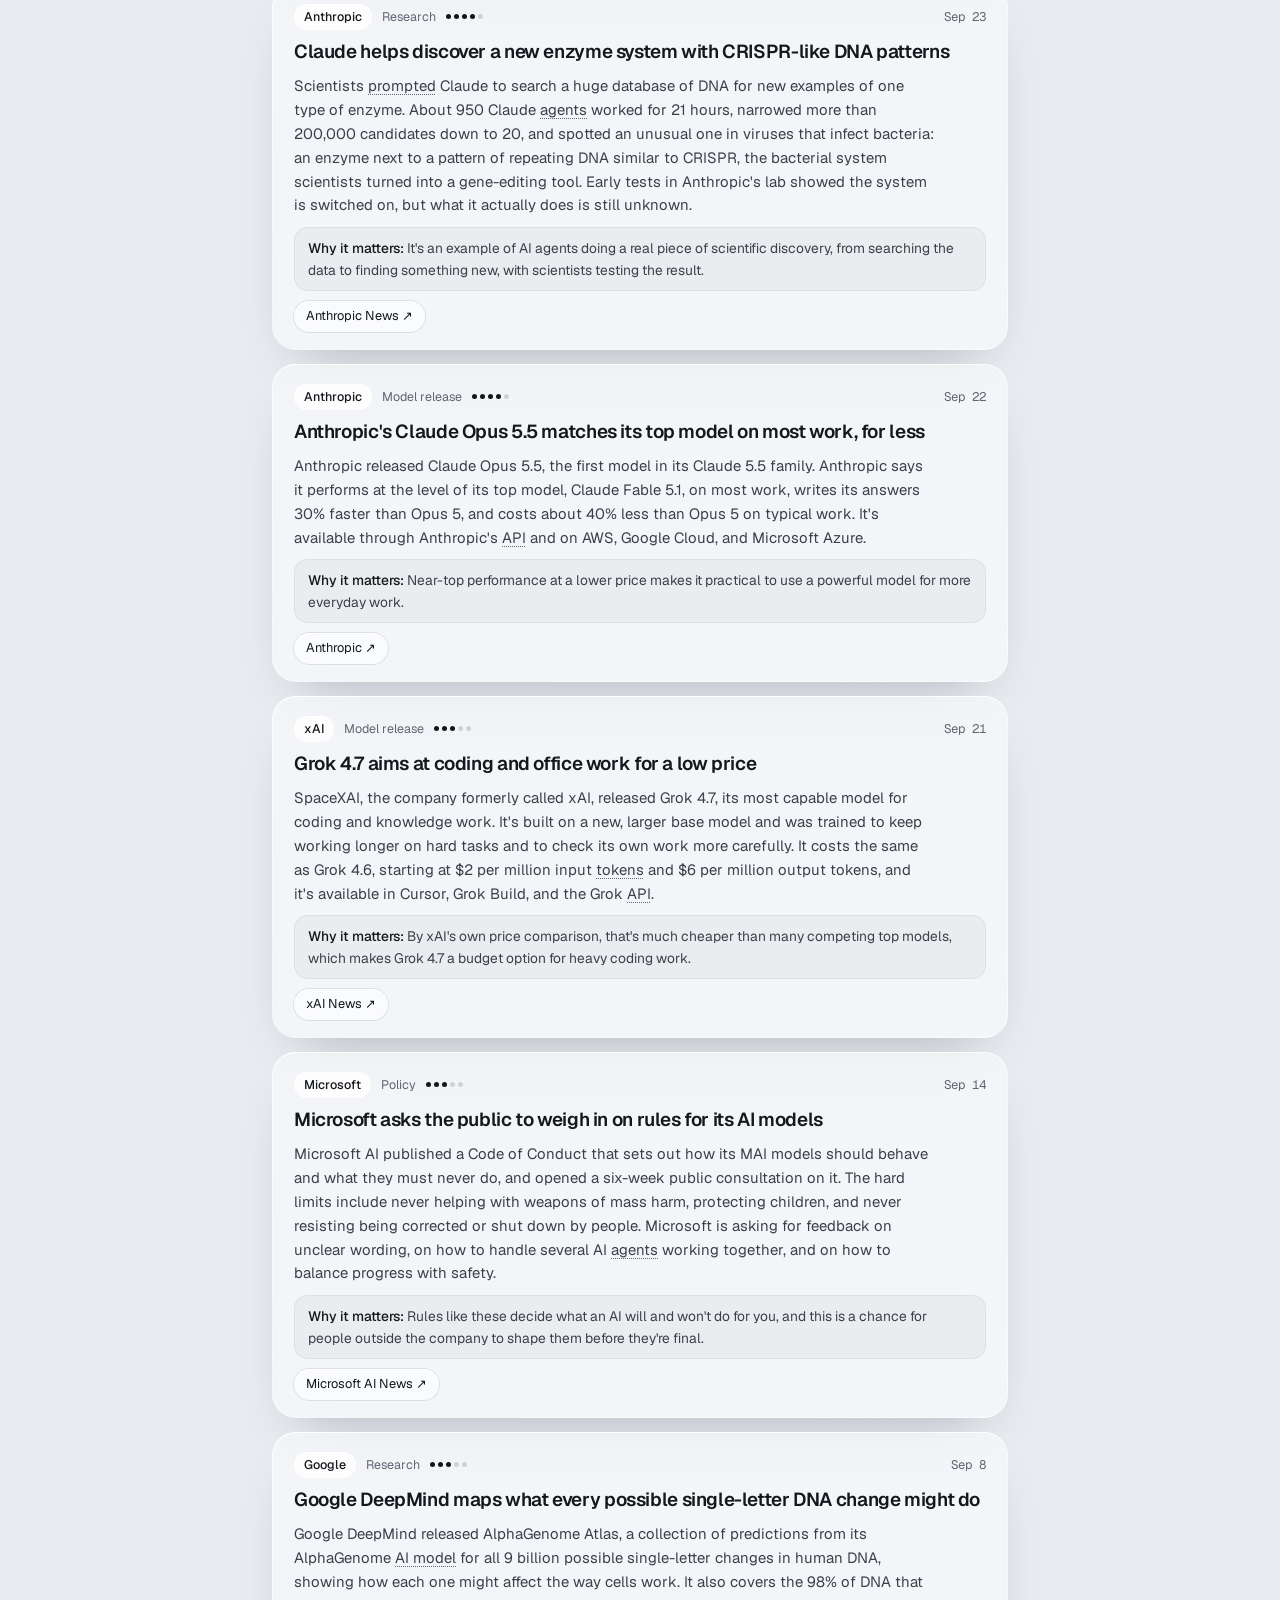
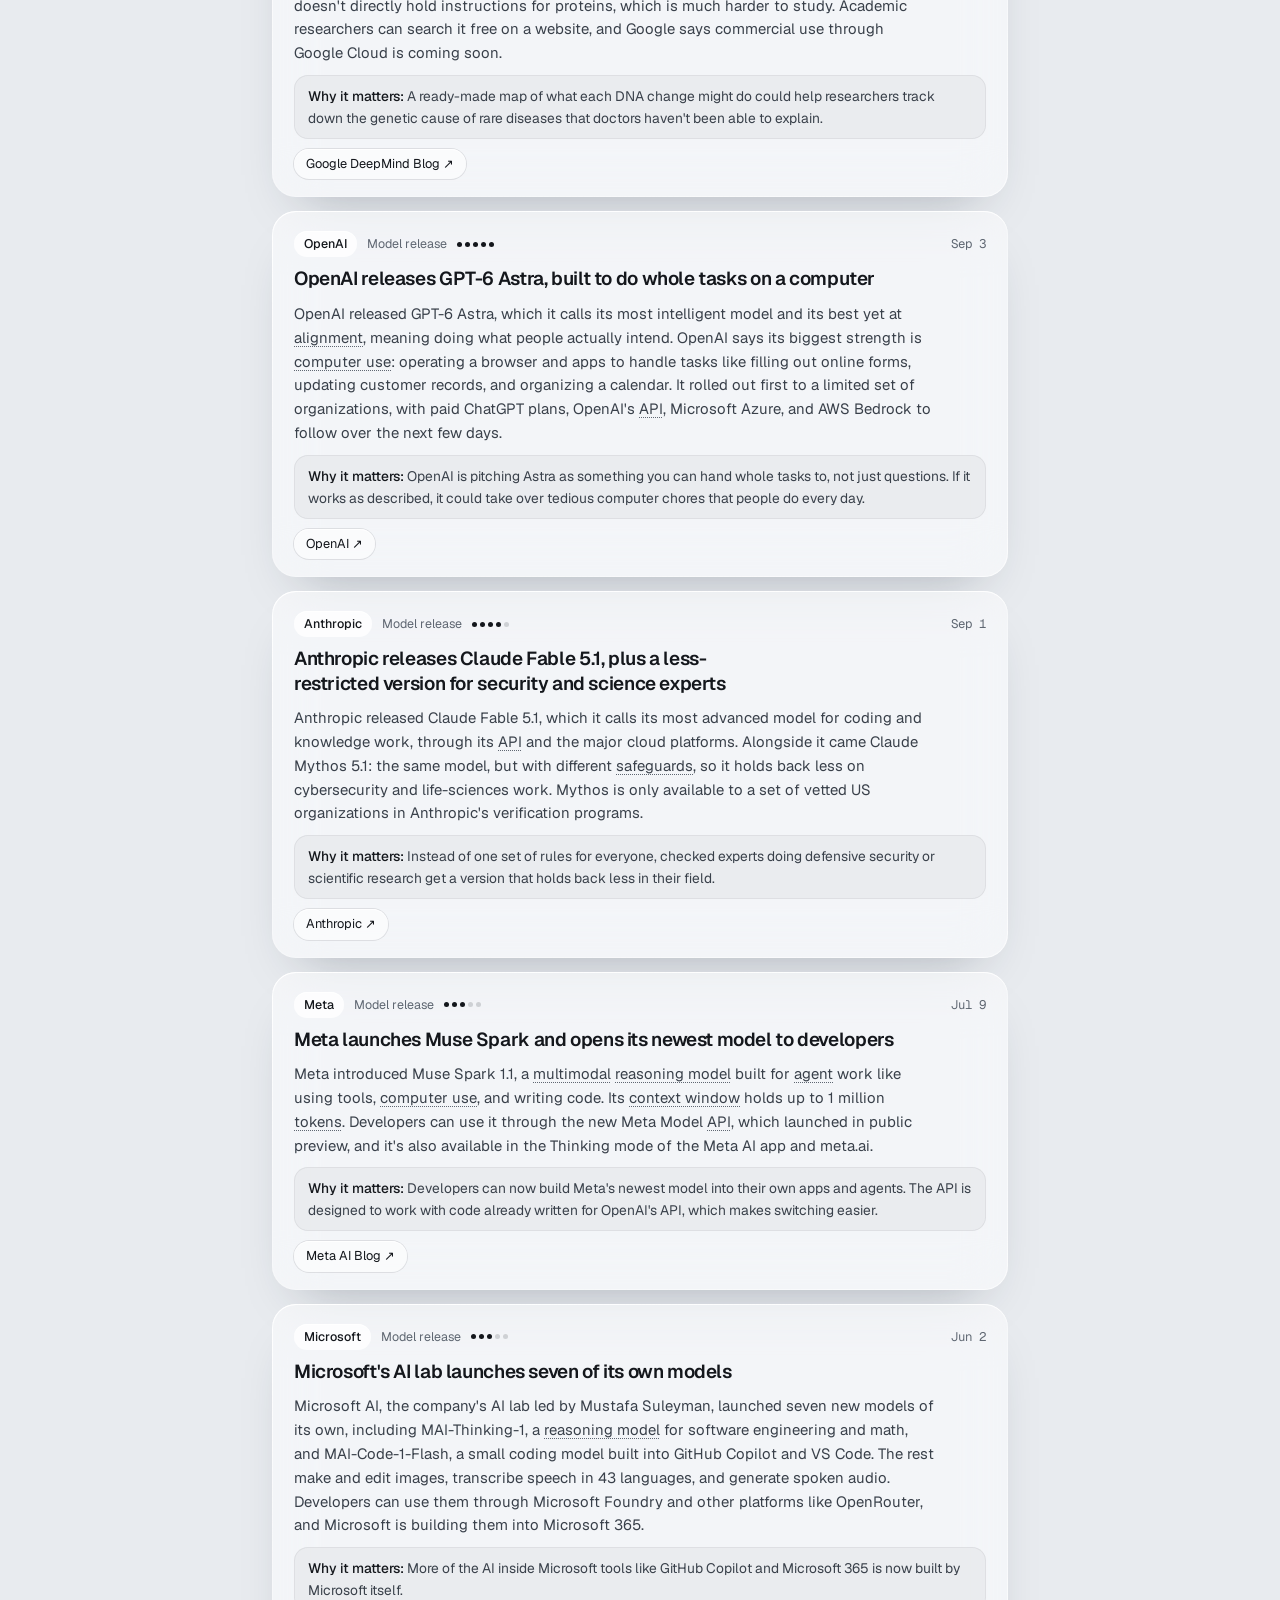
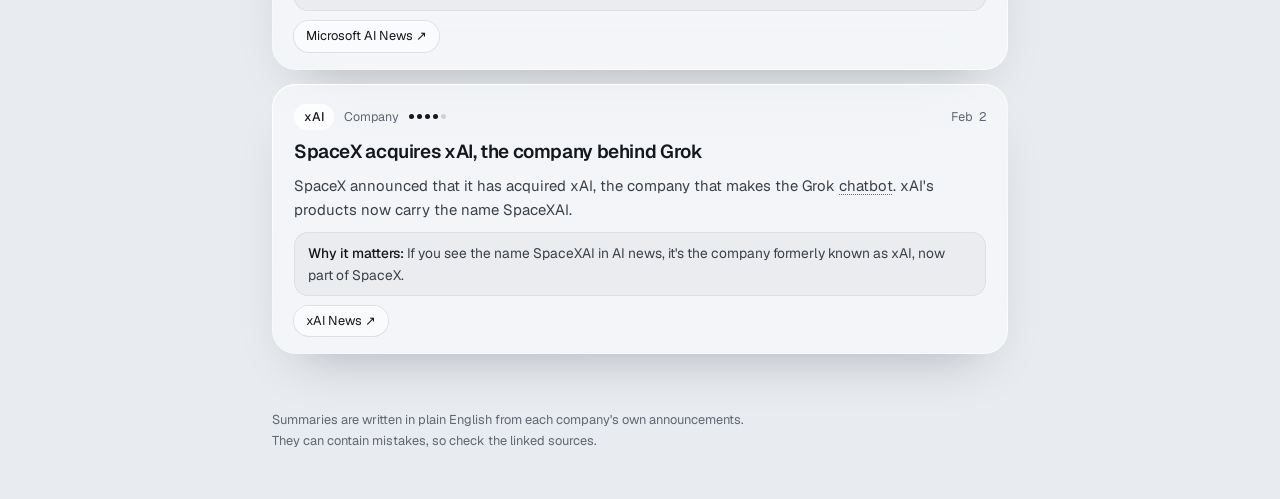
==== commit a899ae05: "Add glossary page and link glossary terms in entries - glossary.html: terms A to Z under letter head" ====
--- a/index.html
+++ b/index.html
@@ -17,7 +17,7 @@
       <a class="nav-link" href="./" aria-current="page">Timeline</a>
       <span class="nav-link soon" aria-disabled="true" title="Coming soon">This Week in AI</span>
       <span class="nav-link soon" aria-disabled="true" title="Coming soon">Archive</span>
-      <span class="nav-link soon" aria-disabled="true" title="Coming soon">Glossary</span>
+      <a class="nav-link" href="glossary.html">Glossary</a>
       <span class="nav-link soon" aria-disabled="true" title="Coming soon">Companies</span>
     </nav>
   </header>
@@ -37,6 +37,7 @@
     <p>Summaries are written in plain English from each company's own announcements. They can contain mistakes, so check the linked sources.</p>
   </footer>
 
-  <script src="js/render.js"></script>
+  <script src="js/common.js"></script>
+  <script src="js/timeline.js"></script>
 </body>
 </html>
--- a/css/styles.css
+++ b/css/styles.css
@@ -124,6 +124,9 @@
 
 *, *::before, *::after { box-sizing: border-box; }
 
+/* Elements with display: grid or flex would otherwise ignore the hidden attribute. */
+[hidden] { display: none !important; }
+
 body {
   margin: 0;
   min-height: 100vh;
@@ -402,6 +405,124 @@
 }
 .entry-why strong { font-weight: 500; color: var(--text); }
 
+/* ---------- Glossary term links (inside entries) ---------- */
+
+.term-link {
+  color: inherit;
+  text-decoration: underline dotted var(--text-muted);
+  text-decoration-thickness: 1px;
+  text-underline-offset: 3px;
+}
+.term-link:hover { text-decoration-style: solid; color: var(--text); }
+
+/* Leave room for the floating nav when jumping to an entry or a term. */
+.entry, .lead, .term-card { scroll-margin-top: 96px; }
+.entry:target, .lead:target, .term-card:target {
+  box-shadow: inset 0 1px 0 var(--inset-hi), var(--shadow), 0 0 0 2px var(--text-muted);
+}
+
+/* ---------- Glossary page ---------- */
+
+.page-intro { margin: -6px 0 0; max-width: 62ch; color: var(--text-body); }
+
+.search {
+  display: flex;
+  align-items: center;
+  gap: 10px;
+  padding: 0 16px;
+  border-radius: 999px;
+  margin-top: 4px;
+}
+.search-icon { width: 18px; height: 18px; flex: none; color: var(--text-muted); }
+.search input {
+  flex: 1;
+  min-width: 0;
+  padding: 13px 0;
+  border: 0;
+  background: transparent;
+  color: var(--text);
+  font: inherit;
+  font-size: 0.95rem;
+  outline: none;
+}
+.search input::placeholder { color: var(--text-muted); }
+.search:focus-within { box-shadow: inset 0 1px 0 var(--inset-hi), var(--shadow), 0 0 0 2px var(--text-muted); }
+
+.glossary { display: grid; gap: 26px; margin-top: 6px; }
+.letter-group { display: grid; gap: 12px; }
+.letter {
+  margin: 0;
+  padding-left: 4px;
+  font-family: var(--font-mono);
+  font-size: 0.78rem;
+  font-weight: 500;
+  letter-spacing: 0.14em;
+  color: var(--text-muted);
+}
+
+.term-card {
+  display: grid;
+  gap: 10px;
+  padding: 20px 22px 18px;
+  border-radius: var(--radius-card);
+}
+.term-name {
+  margin: 0;
+  font-family: var(--font-display);
+  font-size: 1.35rem;
+  font-weight: 600;
+  letter-spacing: -0.025em;
+  line-height: 1.2;
+}
+.term-definition { margin: 0; max-width: 64ch; color: var(--text-body); }
+.term-example {
+  margin: 0;
+  max-width: 64ch;
+  padding: 10px 14px;
+  border-radius: 14px;
+  font-size: 0.9rem;
+  color: var(--text-body);
+  background: var(--well);
+  box-shadow: inset 0 0 0 1px var(--well-line);
+}
+.term-example strong { font-weight: 500; color: var(--text); }
+
+.term-row { display: grid; gap: 6px; }
+.term-row-label {
+  font-family: var(--font-mono);
+  font-size: 0.7rem;
+  letter-spacing: 0.1em;
+  text-transform: uppercase;
+  color: var(--text-muted);
+}
+.term-chips { display: flex; flex-wrap: wrap; gap: 6px; }
+.term-chip {
+  padding: 4px 11px;
+  border-radius: 999px;
+  font-size: 0.8rem;
+  text-decoration: none;
+  background: var(--glass);
+  box-shadow: inset 0 1px 0 var(--inset-hi), 0 0 0 1px var(--hairline);
+}
+.term-chip:hover { background: var(--glass-strong); }
+.term-entries { margin: 0; padding: 0; list-style: none; display: grid; gap: 4px; }
+.term-entries li { display: flex; flex-wrap: wrap; align-items: baseline; gap: 4px 10px; font-size: 0.9rem; }
+.term-entries a { color: var(--text); text-decoration: underline; text-decoration-color: var(--hairline); text-underline-offset: 3px; }
+.term-entries a:hover { text-decoration-color: var(--text-muted); }
+.term-entry-date { font-family: var(--font-mono); font-size: 0.75rem; color: var(--text-muted); font-variant-numeric: tabular-nums; }
+
+.visually-hidden {
+  position: absolute;
+  width: 1px;
+  height: 1px;
+  padding: 0;
+  margin: -1px;
+  overflow: hidden;
+  clip: rect(0 0 0 0);
+  white-space: nowrap;
+  border: 0;
+}
+
 /* ---------- Footer ---------- */
 
 .site-footer {
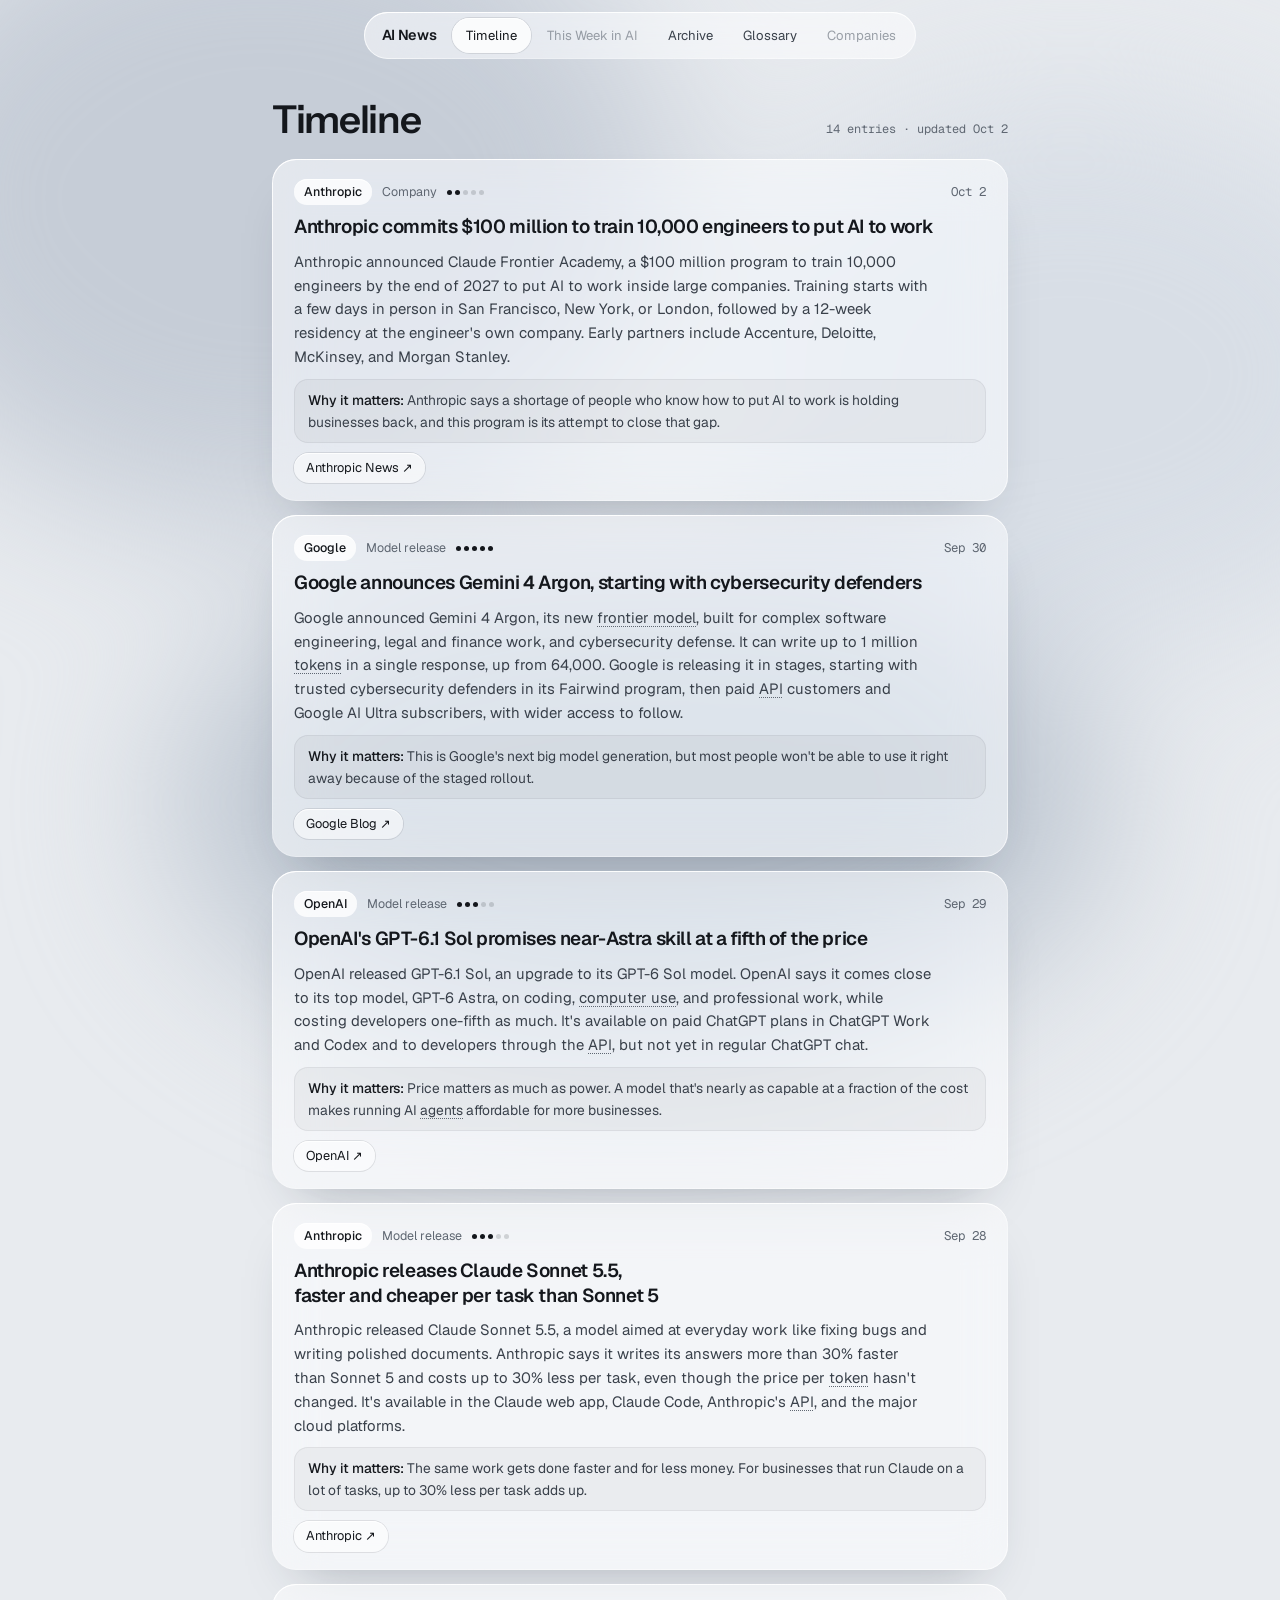
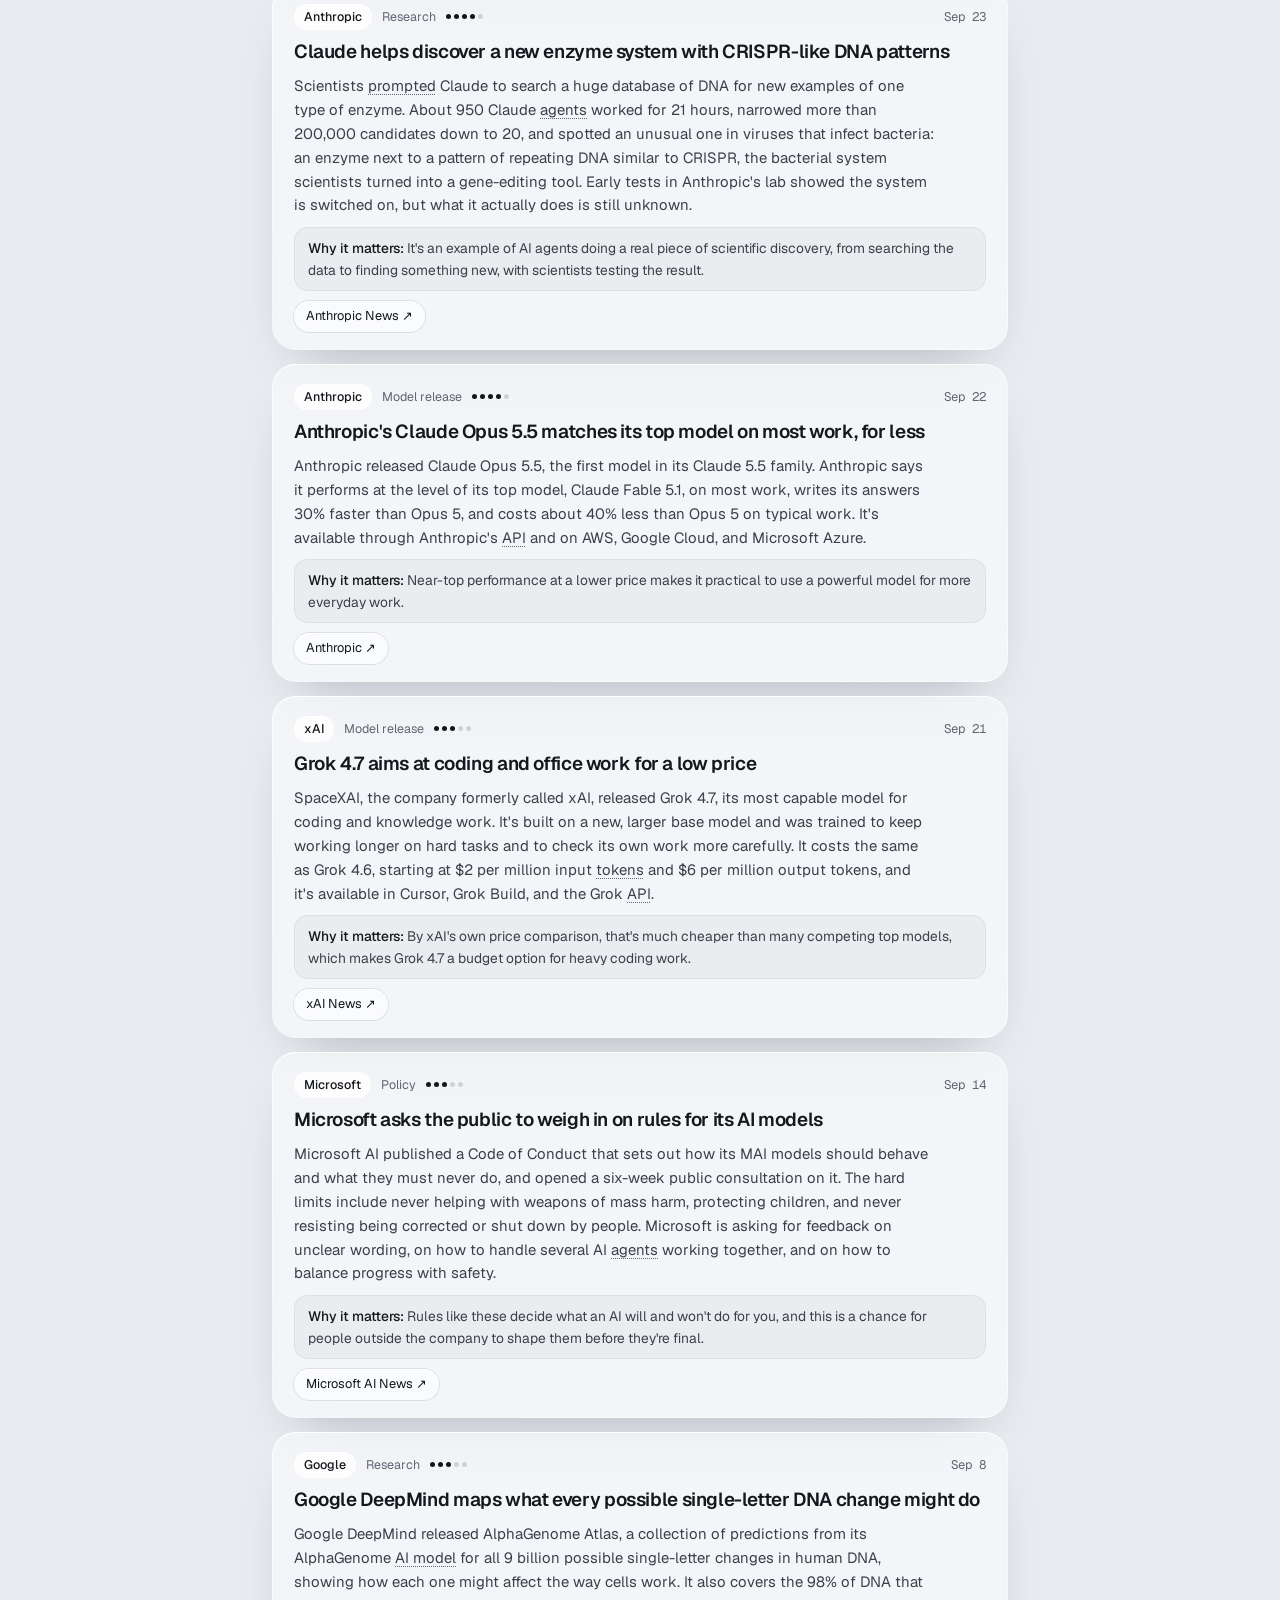
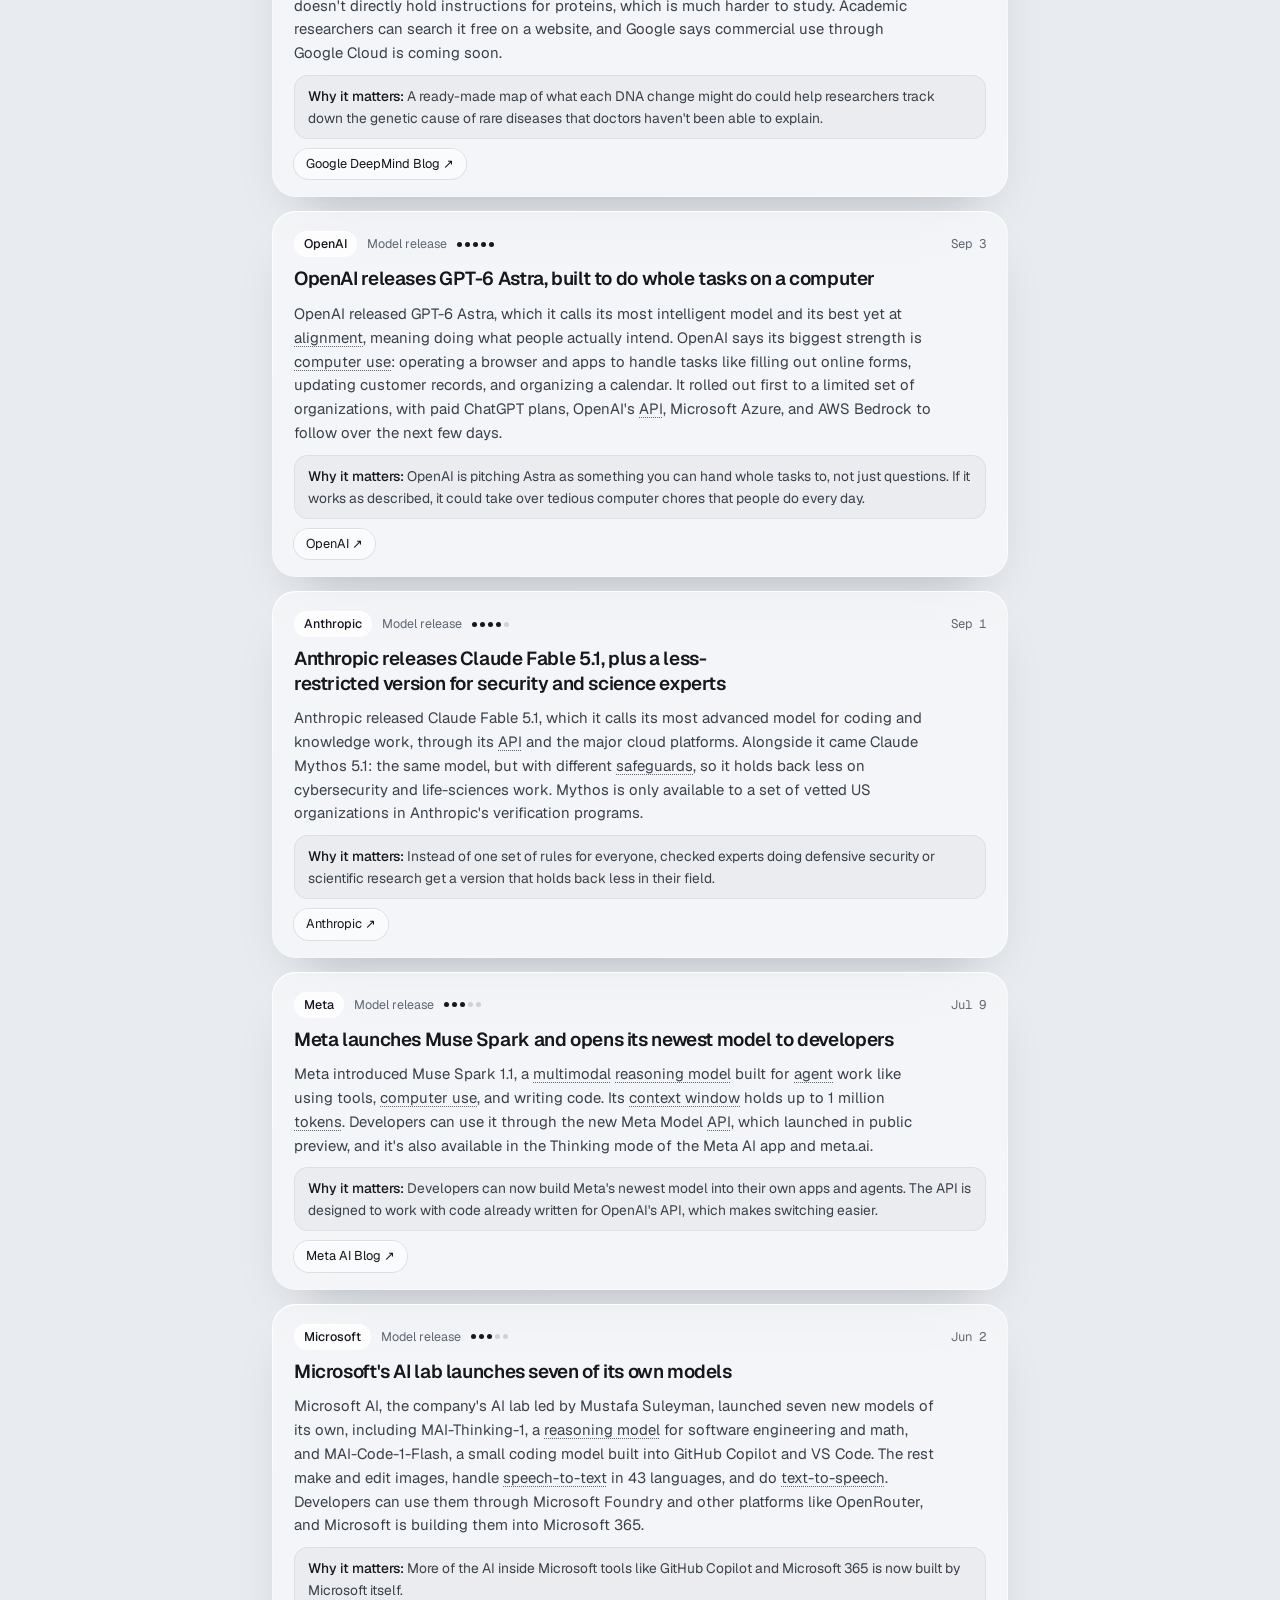
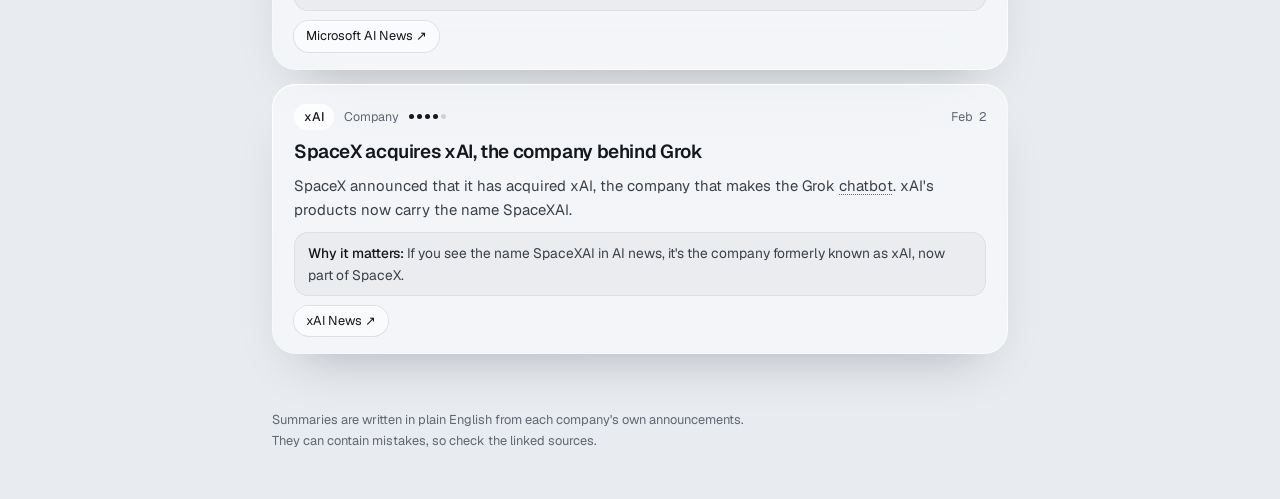
==== commit 60f10b2f: "Add archive page with month, company, category, and importance filters - archive.html: every publish" ====
--- a/index.html
+++ b/index.html
@@ -16,7 +16,7 @@
       <a class="wordmark" href="./">AI News</a>
       <a class="nav-link" href="./" aria-current="page">Timeline</a>
       <span class="nav-link soon" aria-disabled="true" title="Coming soon">This Week in AI</span>
-      <span class="nav-link soon" aria-disabled="true" title="Coming soon">Archive</span>
+      <a class="nav-link" href="archive.html">Archive</a>
       <a class="nav-link" href="glossary.html">Glossary</a>
       <span class="nav-link soon" aria-disabled="true" title="Coming soon">Companies</span>
     </nav>
--- a/css/styles.css
+++ b/css/styles.css
@@ -511,6 +511,94 @@
 .term-entries a:hover { text-decoration-color: var(--text-muted); }
 .term-entry-date { font-family: var(--font-mono); font-size: 0.75rem; color: var(--text-muted); font-variant-numeric: tabular-nums; }
 
+/* ---------- Archive page ---------- */
+
+.filters {
+  display: grid;
+  grid-template-columns: repeat(4, minmax(0, 1fr));
+  gap: 12px;
+  padding: 16px;
+  border-radius: var(--radius-card);
+}
+.filter { display: grid; gap: 6px; min-width: 0; }
+.filter label {
+  padding-left: 4px;
+  font-family: var(--font-mono);
+  font-size: 0.68rem;
+  letter-spacing: 0.1em;
+  text-transform: uppercase;
+  color: var(--text-muted);
+}
+.filter select {
+  width: 100%;
+  min-width: 0;
+  padding: 9px 34px 9px 14px;
+  border: 0;
+  border-radius: 14px;
+  appearance: none;
+  -webkit-appearance: none;
+  font: inherit;
+  font-size: 0.88rem;
+  color: var(--text);
+  cursor: pointer;
+  /* Chevron drawn with two gradients so it follows the text color in both themes. */
+  background:
+    linear-gradient(45deg, transparent 50%, var(--text-muted) 50%) right 18px center / 5px 5px no-repeat,
+    linear-gradient(-45deg, transparent 50%, var(--text-muted) 50%) right 13px center / 5px 5px no-repeat,
+    var(--glass);
+  box-shadow: inset 0 1px 0 var(--inset-hi), 0 0 0 1px var(--hairline);
+}
+.filter select:hover { background-color: var(--glass-strong); }
+/* The open dropdown list can't be glass; give it solid theme colors so it stays readable. */
+.filter select option { color: var(--text); background-color: var(--bg); }
+
+.filter-summary {
+  grid-column: 1 / -1;
+  display: flex;
+  flex-wrap: wrap;
+  align-items: center;
+  justify-content: space-between;
+  gap: 8px 16px;
+  padding: 4px 4px 0;
+}
+.result-count { margin: 0; font-family: var(--font-mono); font-size: 0.78rem; color: var(--text-muted); font-variant-numeric: tabular-nums; }
+
+.button {
+  padding: 7px 16px;
+  border: 0;
+  border-radius: 999px;
+  font: inherit;
+  font-size: 0.82rem;
+  color: var(--text);
+  cursor: pointer;
+  background: var(--glass-strong);
+  box-shadow: inset 0 1px 0 var(--inset-hi), 0 0 0 1px var(--hairline);
+}
+.button:hover:not(:disabled) { background: var(--glass); }
+.button:disabled { opacity: 0.45; cursor: default; }
+
+.archive { display: grid; gap: 28px; margin-top: 6px; }
+.archive-month { display: grid; gap: 14px; }
+.month-heading {
+  margin: 0;
+  padding-left: 4px;
+  display: flex;
+  align-items: baseline;
+  gap: 12px;
+  font-family: var(--font-display);
+  font-size: 1.2rem;
+  font-weight: 600;
+  letter-spacing: -0.02em;
+}
+.month-count { font-family: var(--font-mono); font-size: 0.75rem; font-weight: 400; letter-spacing: 0; color: var(--text-muted); }
+
+@media (max-width: 760px) {
+  .filters { grid-template-columns: repeat(2, minmax(0, 1fr)); }
+}
+@media (max-width: 400px) {
+  .filters { grid-template-columns: 1fr; }
+}
+
 .visually-hidden {
   position: absolute;
   width: 1px;
